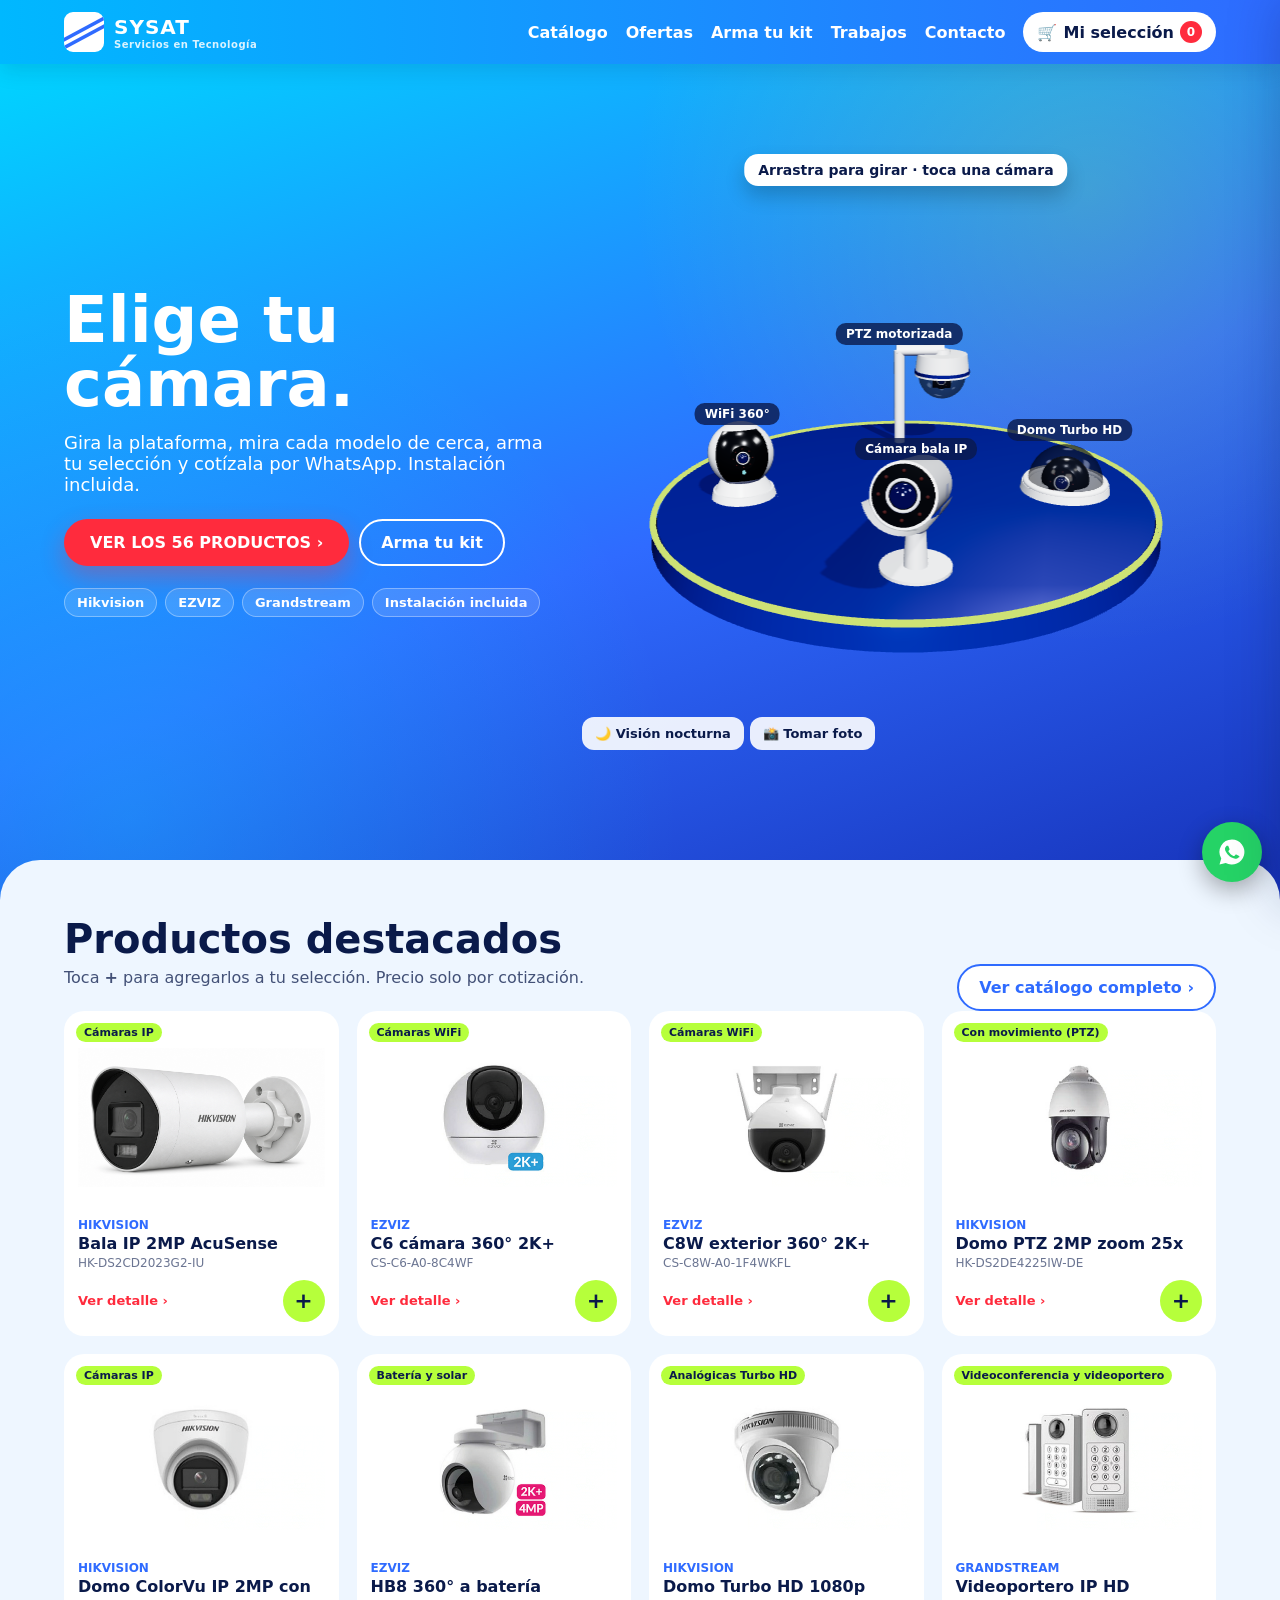
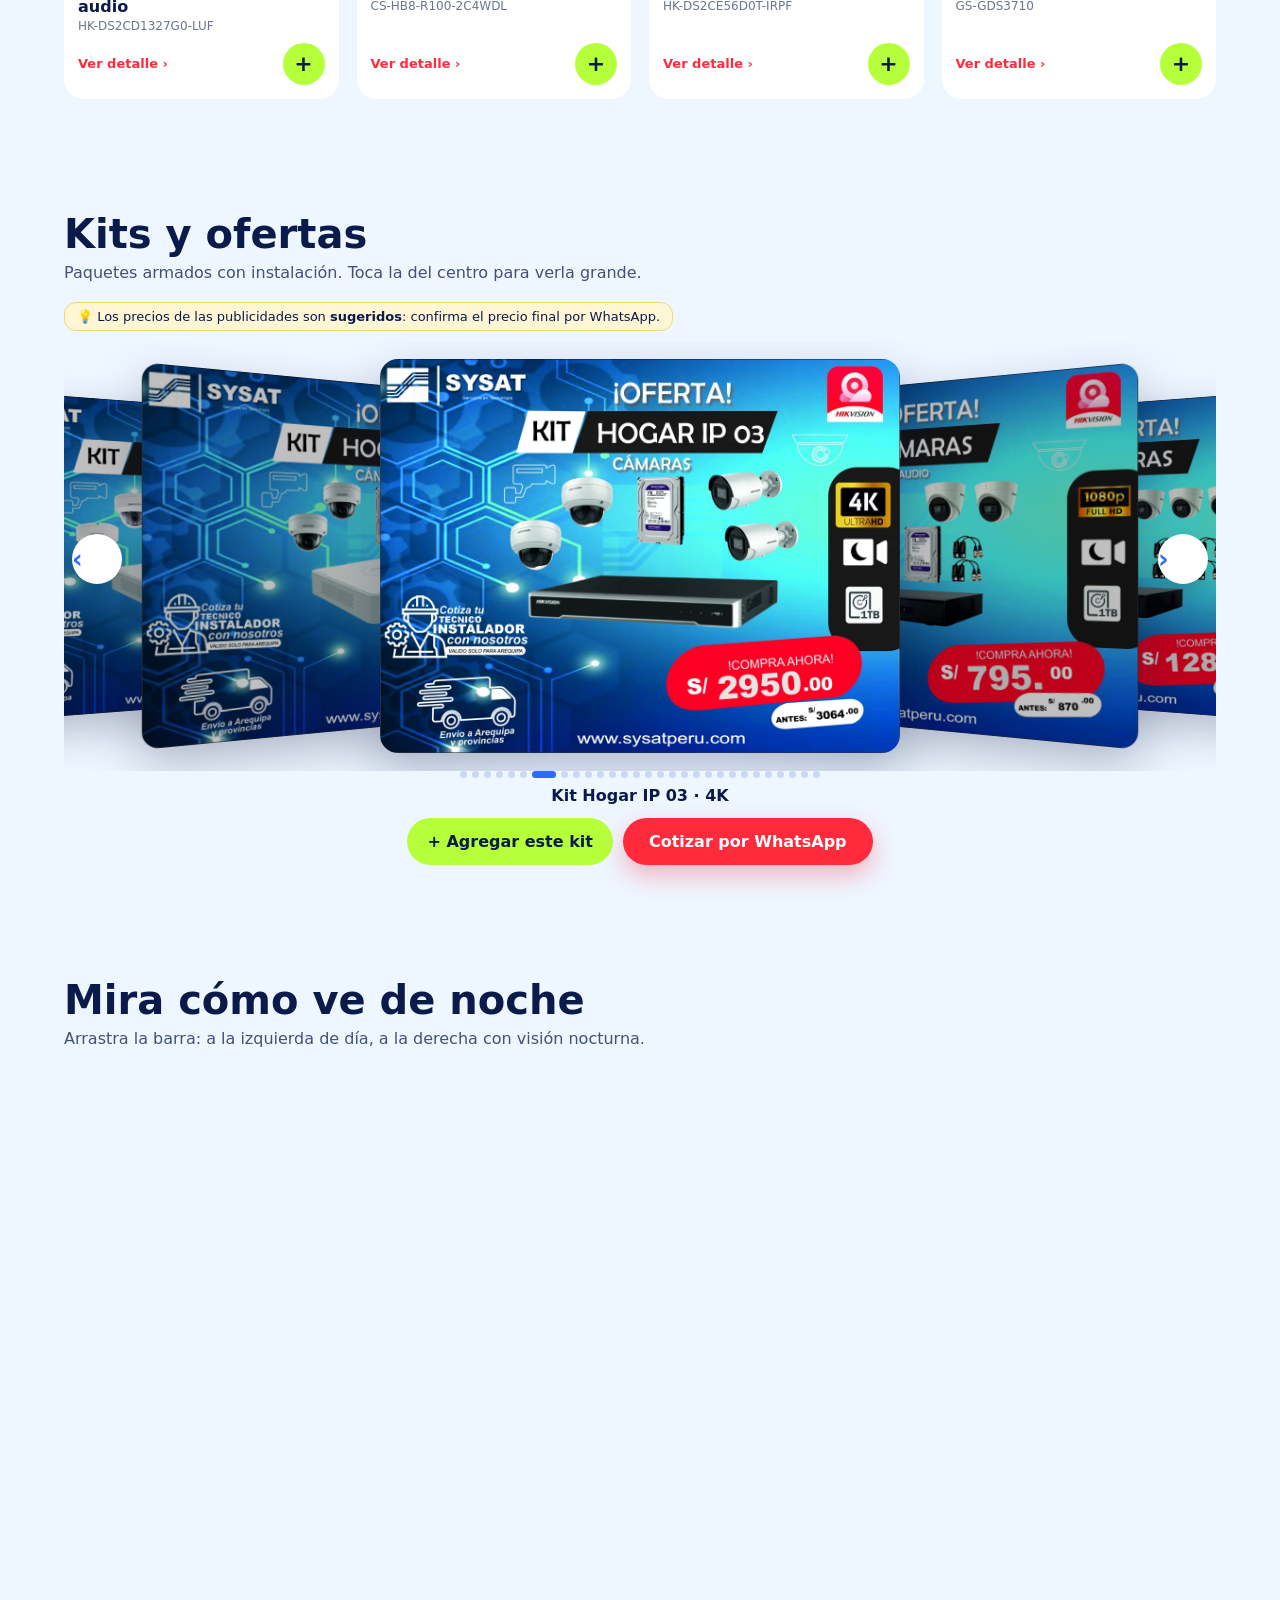
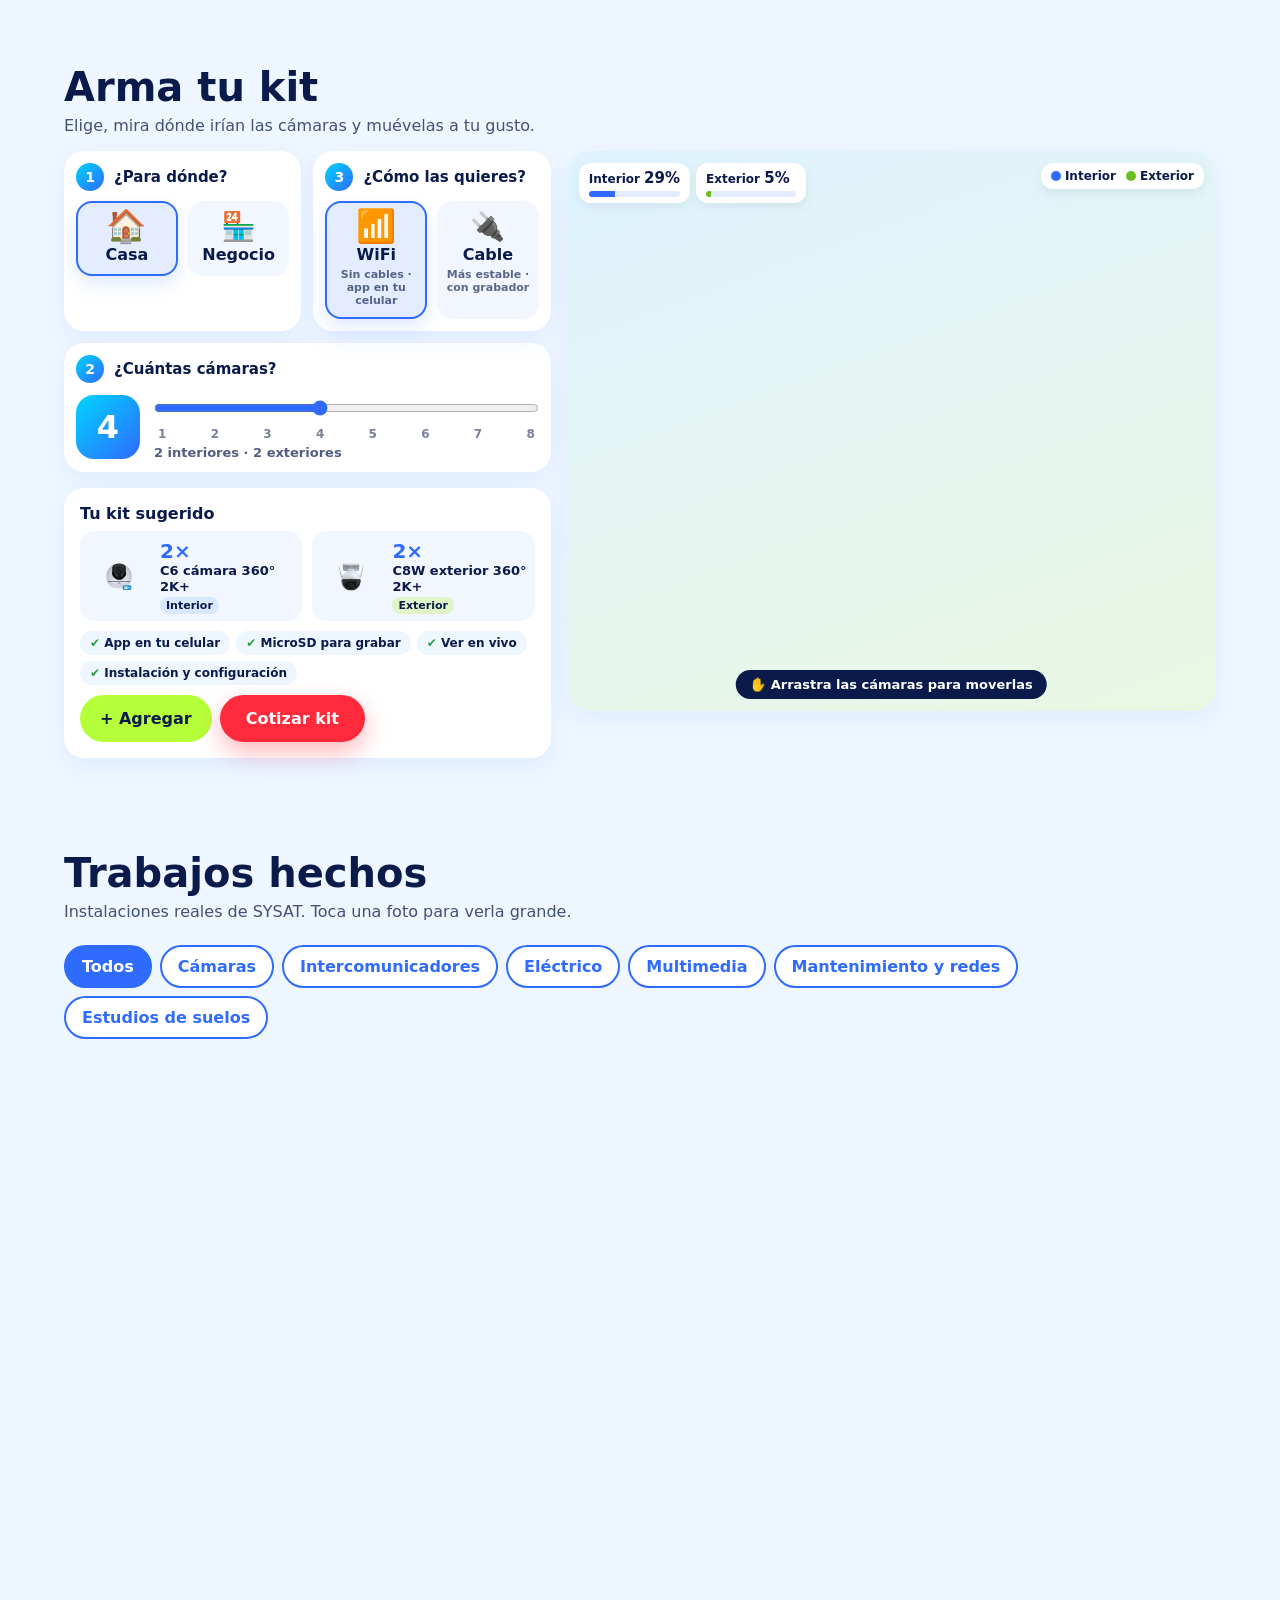
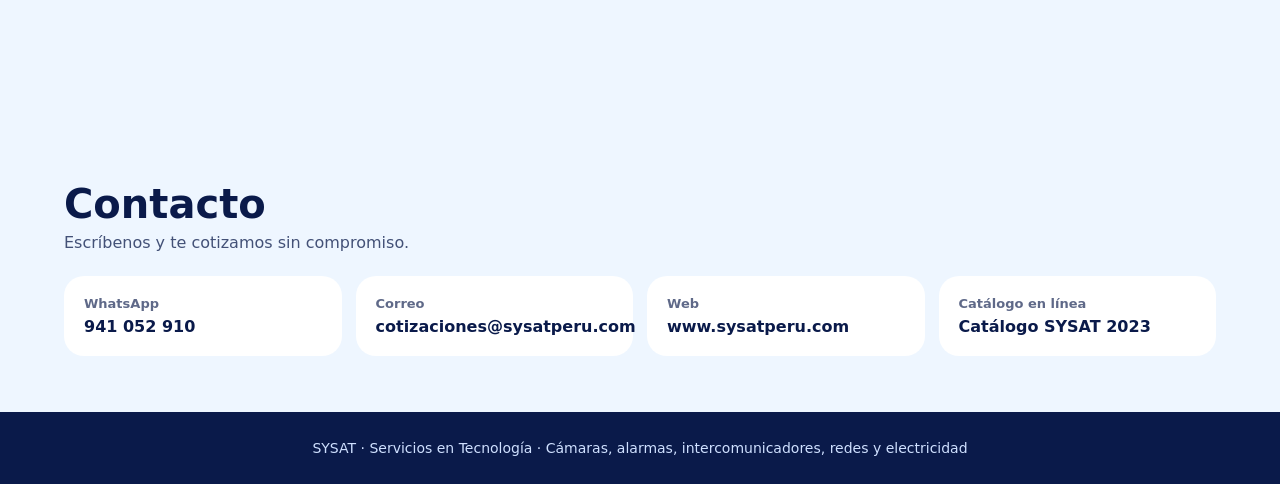
==== index.html @ 0b94a072 "Página SYSAT: plataforma 3D, kits y ofertas, arma tu kit, catálogo y carrito por WhatsApp" ====
<!DOCTYPE html>
<html lang="es">
<head>
<meta charset="UTF-8">
<meta name="viewport" content="width=device-width, initial-scale=1">
<title>SYSAT · Cámaras de seguridad e instalación</title>
<meta name="description" content="SYSAT Servicios en Tecnología: cámaras Hikvision, EZVIZ y Grandstream con instalación. Elige tus cámaras y cotiza por WhatsApp.">
<link rel="stylesheet" href="codigo/estilos.css">
</head>
<body>

<nav class="nav">
  <a class="marca" href="index.html"><span class="logo"></span><span>SYSAT<small>Servicios en Tecnología</small></span></a>
  <div class="enlaces">
    <a href="catalogo.html">Catálogo</a><a href="#ofertas">Ofertas</a><a href="#kit">Arma tu kit</a><a href="#trabajos">Trabajos</a><a href="#contacto">Contacto</a>
    <button class="btn-carrito" aria-label="Ver mi selección">🛒 <span class="txt">Mi selección</span> <span class="num">0</span></button>
  </div>
</nav>

<header class="hero">
  <div class="fila">
    <div>
      <h1 id="titulo">Elige tu cámara.</h1>
      <p class="lema">Gira la plataforma, mira cada modelo de cerca, arma tu selección y cotízala por WhatsApp. Instalación incluida.</p>
      <div class="acciones"><a class="cotizar" href="catalogo.html">VER LOS 56 PRODUCTOS ›</a><a class="btn-borde" href="#kit">Arma tu kit</a></div>
      <div class="chips"><span>Hikvision</span><span>EZVIZ</span><span>Grandstream</span><span>Instalación incluida</span></div>
    </div>
    <div class="lienzo" id="lienzo">
      <div class="globo" id="globo">Cargando cámaras 3D…</div>
      <div class="controles" id="controles3d"><button data-b="noche">🌙 Visión nocturna</button><button data-b="foto">📸 Tomar foto</button></div>
      <div class="ficha3d" id="ficha3d"></div>
    </div>
  </div>
</header>

<main class="cuerpo">
  <section class="seccion">
    <div class="cabeza-sec"><div><h2>Productos destacados</h2><p class="sub">Toca <b>+</b> para agregarlos a tu selección. Precio solo por cotización.</p></div>
    <a class="btn-borde" href="catalogo.html">Ver catálogo completo ›</a></div>
    <div class="rejilla" id="destacados"></div>
  </section>

  <section class="seccion" id="ofertas">
    <h2>Kits y ofertas</h2><p class="sub">Paquetes armados con instalación. Toca la del centro para verla grande.</p>
    <p class="nota-precio">💡 Los precios de las publicidades son <b>sugeridos</b>: confirma el precio final por WhatsApp.</p>
    <div class="cover" id="cover" tabindex="0" aria-label="Carrusel de ofertas"><button class="nav ant" id="ofAnt" aria-label="Anterior">‹</button><button class="nav sig" id="ofSig" aria-label="Siguiente">›</button></div>
    <div class="puntos" id="ofPuntos"></div>
    <p class="of-tit" id="ofTit"></p>
    <div class="bajo"><button class="btn-agregar" id="ofAgregar">+ Agregar este kit</button><button class="cotizar" id="ofWsp">Cotizar por WhatsApp</button></div>
  </section>

  <section class="seccion">
    <h2>Mira cómo ve de noche</h2><p class="sub">Arrastra la barra: a la izquierda de día, a la derecha con visión nocturna.</p>
    <div class="noche aparece" id="noche">
      <img src="imagenes/trabajos/camaras-05.jpg" alt="Instalación de cámara de día"><img class="ir" src="imagenes/trabajos/camaras-05.jpg" alt=""><div class="ir-ruido"></div>
      <span class="et" style="left:12px">☀ Día</span><span class="et" style="right:12px">🌙 Visión nocturna</span>
      <div class="linea"></div>
    </div>
  </section>

  <section class="seccion" id="kit">
    <h2>Arma tu kit</h2><p class="sub">Elige, mira dónde irían las cámaras y muévelas a tu gusto.</p>
    <div class="kit2">
      <div class="pasos">
        <div class="paso p1"><h4><span class="pnum">1</span>¿Para dónde?</h4>
          <div class="cards" data-g="lugar"><button class="card on" data-v="Casa"><span>🏠</span>Casa</button><button class="card" data-v="Negocio"><span>🏪</span>Negocio</button></div></div>
        <div class="paso p2"><h4><span class="pnum">2</span>¿Cuántas cámaras?</h4>
          <div class="desl"><output id="numV">4</output><div class="der"><input type="range" id="num" min="1" max="8" value="4" aria-label="Número de cámaras"><div class="reglas"><span>1</span><span>2</span><span>3</span><span>4</span><span>5</span><span>6</span><span>7</span><span>8</span></div><div class="txt" id="numTxt"></div></div></div></div>
        <div class="paso p3"><h4><span class="pnum">3</span>¿Cómo las quieres?</h4>
          <div class="cards" data-g="con"><button class="card on" data-v="WiFi"><span>📶</span>WiFi<small>Sin cables · app en tu celular</small></button><button class="card" data-v="Cable"><span>🔌</span>Cable<small>Más estable · con grabador</small></button></div></div>
      </div>
      <div class="escenario" id="kitEsc">
        <div class="capa" id="kitCapa"></div>
        <div class="cobertura"><div>Interior <b id="cobIn">0%</b><div class="barra"><i id="barIn"></i></div></div><div class="ex">Exterior <b id="cobEx">0%</b><div class="barra"><i id="barEx"></i></div></div></div>
        <div class="leyenda"><span><i style="background:#2f6bff"></i>Interior</span><span><i style="background:#6cbf1f"></i>Exterior</span></div>
        <div class="pista2" id="kitPista">✋ Arrastra las cámaras para moverlas</div>
      </div>
      <div class="resultado">
        <h4>Tu kit sugerido</h4>
        <div class="minis" id="kitMinis"></div>
        <ul class="incluye" id="kitIncluye"></ul>
        <div class="acciones-kit"><button class="btn-agregar" id="kitAgregar">+ Agregar</button><button class="cotizar" id="kitWsp">Cotizar kit</button></div>
      </div>
    </div>
  </section>

  <section class="seccion" id="trabajos">
    <h2>Trabajos hechos</h2><p class="sub">Instalaciones reales de SYSAT. Toca una foto para verla grande.</p>
    <div class="filtros" id="filtrosT"></div>
    <div class="trabajos" id="listaT"></div>
  </section>

  <section class="seccion" id="contacto">
    <h2>Contacto</h2><p class="sub">Escríbenos y te cotizamos sin compromiso.</p>
    <div class="contacto">
      <a id="enlaceWsp" href="#" target="_blank" rel="noopener"><span>WhatsApp</span><b id="numWsp"></b></a>
      <a href="mailto:cotizaciones@sysatperu.com"><span>Correo</span>cotizaciones@sysatperu.com</a>
      <a href="https://www.sysatperu.com" target="_blank" rel="noopener"><span>Web</span>www.sysatperu.com</a>
      <a href="https://online.flipbuilder.com/SYSAT/ymnz/" target="_blank" rel="noopener"><span>Catálogo en línea</span>Catálogo SYSAT 2023</a>
    </div>
  </section>
  <footer>SYSAT · Servicios en Tecnología · Cámaras, alarmas, intercomunicadores, redes y electricidad</footer>
</main>

<script src="codigo/datos.js"></script>
<script src="codigo/comun.js"></script>
<script src="codigo/inicio.js"></script>
<script src="codigo/ofertas.js"></script>
<script src="codigo/escenas3d.min.js"></script>
</body>
</html>
---- codigo/estilos.css ----
*{box-sizing:border-box;margin:0;padding:0}
:root{--cel:#00d4ff;--azul:#2f6bff;--marino:#0a1a4a;--rojo:#ff2b3d;--lima:#b6ff3b;--fondo:#eef6ff}
html{scroll-behavior:smooth}
body{font-family:"Segoe UI",system-ui,-apple-system,sans-serif;color:var(--marino);background:var(--fondo);overflow-x:hidden}
img{max-width:100%;display:block}
button{font:inherit;cursor:pointer;border:0;color:inherit}
a{color:inherit}

/* ---------- barra superior ---------- */
.nav{position:sticky;top:0;z-index:50;display:flex;justify-content:space-between;align-items:center;gap:12px;padding:12px 5vw;color:#fff;background:linear-gradient(90deg,#00b8ff,#2f6bff);box-shadow:0 6px 20px #0a1a4a22}
.nav .marca{display:flex;align-items:center;gap:10px;font-weight:900;letter-spacing:1px;font-size:20px;text-decoration:none}
.nav .marca small{display:block;font-size:10px;font-weight:600;letter-spacing:.5px;opacity:.85}
.logo{width:40px;height:40px;border-radius:9px;background:#fff;position:relative;overflow:hidden;flex:none}
.logo::before,.logo::after{content:"";position:absolute;left:-6px;right:-6px;height:4px;background:var(--azul);transform:skewY(-28deg)}
.logo::before{top:15px}.logo::after{top:23px}
.nav .enlaces{display:flex;align-items:center;gap:18px}
.nav .enlaces a{text-decoration:none;font-weight:600}
.nav .enlaces a:hover{text-decoration:underline}
.btn-carrito{position:relative;display:flex;align-items:center;gap:6px;background:#fff;color:var(--marino);padding:9px 14px;border-radius:30px;font-weight:800}
.btn-carrito .num{min-width:22px;height:22px;border-radius:11px;background:var(--rojo);color:#fff;display:grid;place-items:center;font-size:12px;padding:0 6px}
.btn-carrito.salta{animation:salta .5s}
@keyframes salta{30%{transform:scale(1.2)}60%{transform:scale(.95)}}

.cotizar{background:var(--rojo);color:#fff;padding:14px 26px;border-radius:40px;font-weight:800;box-shadow:0 10px 24px #ff2b3d55;display:inline-block;text-decoration:none;transition:transform .15s}
.cotizar:hover{transform:translateY(-2px)}
.btn-borde{padding:12px 20px;border-radius:40px;border:2px solid var(--azul);color:var(--azul);font-weight:800;background:#fff;text-decoration:none;display:inline-block}
.btn-agregar{background:var(--lima);color:var(--marino);padding:12px 20px;border-radius:40px;font-weight:800}
.btn-agregar.hecho{background:#25d366;color:#fff}

/* ---------- inicio: banner ---------- */
.hero{position:relative;color:#fff;overflow:hidden;background:linear-gradient(160deg,#00d4ff 0%,#2f6bff 55%,#1631b8 100%)}
.hero::before{content:"";position:absolute;inset:0;background:radial-gradient(circle at 85% 15%,#b6ff3b33,transparent 35%),radial-gradient(circle at 10% 90%,#00e5ff44,transparent 40%);pointer-events:none}
.hero .fila{position:relative;display:grid;grid-template-columns:.85fr 1.15fr;align-items:center;gap:10px;padding:20px 3vw 80px 5vw;min-height:calc(100vh - 64px)}
.hero h1{font-size:clamp(36px,5vw,72px);line-height:1;font-weight:900}
.hero h1 span{display:inline-block;opacity:0;transform:translateY(60px) rotateX(-90deg);animation:sube .8s forwards}
@keyframes sube{to{opacity:1;transform:none}}
.hero .lema{margin:16px 0 24px;font-size:18px;max-width:500px;opacity:0;animation:aparecer 1s 1s forwards}
.hero .acciones{display:flex;gap:10px;flex-wrap:wrap;opacity:0;animation:aparecer 1s 1.2s forwards}
.hero .acciones .btn-borde{background:transparent;color:#fff;border-color:#fff}
.chips{display:flex;gap:8px;flex-wrap:wrap;margin-top:22px;opacity:0;animation:aparecer 1s 1.5s forwards}
.chips span{padding:6px 12px;border-radius:20px;background:#ffffff22;border:1px solid #ffffff55;font-size:13px;font-weight:600}
@keyframes aparecer{to{opacity:1}}

.lienzo{position:relative;height:min(620px,76vh);border-radius:28px;overflow:hidden;touch-action:pan-y}
.lienzo canvas{display:block;width:100%;height:100%}
.lienzo.noche{background:#021407}
.lienzo.noche canvas{filter:grayscale(1) sepia(1) hue-rotate(55deg) saturate(2.4) brightness(.9) contrast(1.2)}
.lienzo .aviso3d{position:absolute;inset:0;display:grid;place-items:center;text-align:center;padding:20px;font-weight:700}
.globo{position:absolute;left:50%;top:12px;transform:translateX(-50%);max-width:94%;overflow:hidden;text-overflow:ellipsis;background:#fff;color:var(--marino);padding:8px 14px;border-radius:14px;font-weight:800;font-size:14px;box-shadow:0 10px 20px #0003;white-space:nowrap;z-index:3}
.etq{position:absolute;z-index:2;transform:translate(-50%,0);background:#0a1a4acc;color:#fff;padding:4px 10px;border-radius:10px;font-size:12px;font-weight:800;pointer-events:none;white-space:nowrap}
.etq.sel{background:var(--lima);color:var(--marino)}
.controles{position:absolute;left:12px;bottom:12px;z-index:3;display:flex;gap:6px;flex-wrap:wrap}
.controles button{padding:9px 13px;border-radius:12px;background:#ffffffe6;color:var(--marino);font-weight:800;font-size:13px}
.controles button.on{background:var(--lima)}
.ficha3d{position:absolute;right:12px;top:56px;z-index:4;width:250px;background:#fff;color:var(--marino);border-radius:18px;padding:14px;box-shadow:0 20px 40px #0004;transform:translateX(130%);transition:transform .45s cubic-bezier(.2,.8,.2,1)}
.ficha3d.ver{transform:none}
.ficha3d img{aspect-ratio:4/3;object-fit:contain;margin-bottom:6px}
.ficha3d h3{font-size:16px;margin:2px 0}
.ficha3d .m{color:var(--azul);font-weight:800;font-size:12px;text-transform:uppercase}
.ficha3d ul{margin:6px 0 10px 16px;font-size:13px;line-height:1.5}
.ficha3d .botones{display:flex;gap:6px;flex-wrap:wrap}
.ficha3d .botones>*{padding:9px 12px;font-size:13px}
.ficha3d .x{position:absolute;right:8px;top:8px;width:28px;height:28px;border-radius:50%;background:#eef3ff}

/* ---------- secciones ---------- */
.cuerpo{background:var(--fondo);border-radius:40px 40px 0 0;margin-top:-40px;position:relative;z-index:4}
.seccion{padding:56px 5vw}
.seccion h2{font-size:clamp(26px,3.2vw,40px)}
.sub{opacity:.75;margin:6px 0 24px}
.cabeza-sec{display:flex;justify-content:space-between;align-items:flex-end;gap:16px;flex-wrap:wrap}
.aparece{opacity:0;transform:translateY(40px);transition:opacity .7s,transform .7s}
.aparece.visto{opacity:1;transform:none}

/* tarjetas de producto */
.rejilla{display:grid;grid-template-columns:repeat(auto-fill,minmax(220px,1fr));gap:18px}
.prod{background:#fff;border-radius:20px;padding:14px;position:relative;transition:transform .15s,box-shadow .3s;overflow:hidden;display:flex;flex-direction:column}
.prod:hover{box-shadow:0 24px 40px #2f6bff33}
.prod .foto{cursor:zoom-in}
.prod img{aspect-ratio:4/3;object-fit:contain;mix-blend-mode:multiply}
.prod .brillo{position:absolute;inset:0;pointer-events:none;background:radial-gradient(240px circle at var(--gx,50%) var(--gy,50%),#ffffff99,transparent 60%);opacity:0;transition:opacity .3s;mix-blend-mode:soft-light}
.prod:hover .brillo{opacity:1}
.prod .m{font-size:12px;font-weight:800;color:var(--azul);text-transform:uppercase;margin-top:8px}
.prod h3{font-size:16px;margin:2px 0 2px;line-height:1.25}
.prod .mod{font-size:12px;opacity:.6;margin-bottom:10px;word-break:break-word}
.prod .tipo{position:absolute;top:12px;left:12px;background:var(--lima);font-size:11px;font-weight:800;padding:3px 8px;border-radius:10px;z-index:1}
.prod .pie{margin-top:auto;display:flex;gap:6px;align-items:center;justify-content:space-between}
.prod .ver{font-size:13px;font-weight:700;color:var(--rojo);background:none;padding:6px 0}
.prod .mas{width:42px;height:42px;border-radius:50%;background:var(--lima);font-size:22px;font-weight:900;display:grid;place-items:center;transition:transform .2s}
.prod .mas:hover{transform:scale(1.1)}
.prod .mas.hecho{background:#25d366;color:#fff}

/* catálogo: buscador y filtros */
.buscar{display:flex;gap:10px;flex-wrap:wrap;margin-bottom:14px;align-items:center}
.buscar input,.buscar select{padding:14px 18px;border-radius:14px;border:2px solid #cfe0ff;font:inherit;font-size:16px;background:#fff;color:var(--marino)}
.buscar input{flex:1;min-width:240px}
.buscar input:focus,.buscar select:focus{outline:none;border-color:var(--azul)}
.filtros{display:flex;gap:8px;flex-wrap:wrap;margin-bottom:22px}
.filtros button{padding:10px 16px;border-radius:30px;background:#fff;border:2px solid var(--azul);color:var(--azul);font-weight:700}
.filtros button.on{background:var(--azul);color:#fff}
.conteo{font-weight:700;margin-bottom:14px;opacity:.7}
.vacio{padding:40px;text-align:center;background:#fff;border-radius:20px;font-weight:700}

/* visión nocturna */
.noche{position:relative;border-radius:24px;overflow:hidden;max-width:1000px;aspect-ratio:16/8;user-select:none;touch-action:none;cursor:ew-resize}
.noche img{position:absolute;inset:0;width:100%;height:100%;object-fit:cover;pointer-events:none}
.noche .ir{filter:grayscale(1) brightness(.85) contrast(1.6) sepia(1) hue-rotate(50deg) saturate(2.2);clip-path:inset(0 0 0 var(--corte,50%))}
.ir-ruido{position:absolute;inset:0;clip-path:inset(0 0 0 var(--corte,50%));background:repeating-linear-gradient(#0000 0 2px,#0003 2px 3px),radial-gradient(circle,transparent 50%,#000a);pointer-events:none}
.noche .linea{position:absolute;top:0;bottom:0;left:var(--corte,50%);width:4px;background:var(--lima);transform:translateX(-2px)}
.noche .linea::after{content:"⇆";position:absolute;top:50%;left:50%;transform:translate(-50%,-50%);width:46px;height:46px;border-radius:50%;background:var(--lima);display:grid;place-items:center;font-weight:900}
.noche .et{position:absolute;top:12px;padding:6px 12px;border-radius:12px;background:#0008;color:#fff;font-weight:700;font-size:13px}

/* kits y ofertas */
.nota-precio{display:inline-block;background:#fff6d6;border:1px solid #f5d76e;border-radius:12px;padding:6px 12px;font-size:13px;margin:-4px 0 10px}
.cover{position:relative;height:clamp(270px,calc(100vh - 410px),430px);perspective:1200px;overflow:hidden;touch-action:pan-y;user-select:none;-webkit-user-select:none;outline:none}
.cover .it{position:absolute;left:50%;top:12px;bottom:12px;display:flex;justify-content:center;align-items:center;width:min(520px,78vw);transition:transform .6s cubic-bezier(.2,.8,.2,1),opacity .6s,filter .6s;cursor:pointer}
.cover .it img{max-width:100%;max-height:100%;width:auto;height:auto;border-radius:18px;box-shadow:0 20px 50px #0a1a4a40;display:block}
.cover .nav{position:absolute;top:45%;width:50px;height:50px;padding:0;display:grid;place-items:center;border-radius:50%;background:#fff;box-shadow:0 6px 18px #0002;font-size:26px;font-weight:900;color:var(--azul);z-index:30}
.cover .ant{left:8px}.cover .sig{right:8px}
.puntos{display:flex;gap:5px;justify-content:center;flex-wrap:wrap}
.puntos i{width:7px;height:7px;border-radius:4px;background:#c9d8f5;transition:width .3s,background .3s}
.puntos i.on{width:24px;background:var(--azul)}
.of-tit{text-align:center;font-weight:800;margin:8px 0 0;min-height:1.4em}
#ofertas .bajo{display:flex;gap:10px;justify-content:center;margin-top:10px;flex-wrap:wrap}
.grande{position:fixed;inset:0;z-index:95;background:#060f2ee6;display:none;place-items:center;padding:16px}
.grande.ver{display:grid}
.grande .caja{background:#fff;border-radius:22px;max-width:900px;width:100%;overflow:hidden;animation:entraG .3s}
@keyframes entraG{from{transform:scale(.94);opacity:0}}
.grande img{width:100%;max-height:68vh;object-fit:contain;background:#eef4ff;display:block}
.grande .pie{padding:14px;display:flex;gap:10px;align-items:center;flex-wrap:wrap}
.grande .pie small{width:100%;color:#8a6a00;font-weight:700}
.grande .pie b{flex:1;min-width:180px;font-size:17px}
.grande .x{position:absolute;right:18px;top:18px;width:44px;height:44px;padding:0;border-radius:50%;background:#fff;font-size:22px}
@media(max-width:600px){
 #ofertas .sub{font-size:13px;margin-bottom:6px}
 .nota-precio{font-size:12px;padding:5px 10px}
 .cover{height:min(300px,70vw)}
 .cover .it{width:82vw;top:6px;bottom:6px}
 .cover .nav{width:40px;height:40px;font-size:22px}
 .puntos{gap:3px;flex-wrap:nowrap}
 .puntos i{width:5px;height:5px}
 .puntos i.on{width:14px}
 #ofertas .bajo{flex-wrap:nowrap}
 #ofertas .bajo>*{flex:1;padding:12px 8px;font-size:14px;text-align:center}
 .grande .pie>button{flex:1}
}

/* arma tu kit */
.kit2{display:grid;gap:16px;grid-template-columns:minmax(300px,.85fr) 1.3fr;grid-template-areas:"pasos esc" "res esc";align-items:start}
.kit2 .pasos{grid-area:pasos;display:flex;flex-direction:column;gap:12px}
.kit2 .escenario{grid-area:esc}
.kit2 .resultado{grid-area:res}
.paso{background:#fff;border-radius:20px;padding:16px;box-shadow:0 8px 24px #2f6bff12}
.paso h4{display:flex;align-items:center;gap:10px;font-size:16px;margin-bottom:12px}
.pnum{width:28px;height:28px;border-radius:50%;background:linear-gradient(135deg,var(--cel),var(--azul));color:#fff;display:grid;place-items:center;font-weight:900;font-size:14px;flex:none}
.cards{display:grid;grid-template-columns:1fr 1fr;gap:10px}
.card{display:flex;flex-direction:column;align-items:center;gap:4px;padding:14px 8px;border-radius:16px;background:#f2f7ff;border:2px solid transparent;font-weight:800;transition:transform .15s,border-color .2s,background .2s}
.card span{font-size:34px;line-height:1;transition:transform .3s}
.card small{font-weight:600;font-size:12px;opacity:.65;text-align:center}
.card:hover{transform:translateY(-2px)}
.card.on{border-color:var(--azul);background:#e3edff;box-shadow:0 8px 18px #2f6bff26}
.card.on span{transform:scale(1.15)}
.desl{display:flex;align-items:center;gap:14px}
.desl output{width:64px;height:64px;border-radius:18px;background:linear-gradient(135deg,var(--cel),var(--azul));color:#fff;font-size:32px;font-weight:900;display:grid;place-items:center;flex:none}
.desl .der{flex:1;min-width:0}
.desl input{width:100%;accent-color:var(--azul);height:30px;cursor:pointer}
.desl .reglas{display:flex;justify-content:space-between;font-size:12px;font-weight:700;opacity:.55;padding:0 4px}
.desl .txt{font-size:13px;font-weight:600;opacity:.7;margin-top:4px}
.escenario{user-select:none;-webkit-user-select:none;position:relative;background:linear-gradient(160deg,#dff3ff,#eaf7e3);border-radius:24px;overflow:hidden;height:540px;box-shadow:0 8px 24px #2f6bff12}
.escenario canvas{position:absolute;inset:0;display:block;width:100%;height:100%;touch-action:pan-y;user-select:none;-webkit-user-select:none}
.escenario .aviso3d{position:absolute;inset:0;display:grid;place-items:center;text-align:center;padding:20px;font-weight:700}
.capa{position:absolute;inset:0;pointer-events:none;overflow:hidden}
.capa .et{position:absolute;transform:translate(-50%,-50%);font-weight:800;font-size:12px;background:#ffffffd9;padding:3px 8px;border-radius:10px;white-space:nowrap}
.capa .nc{position:absolute;transform:translate(-50%,-150%);width:22px;height:22px;border-radius:50%;background:var(--marino);color:#fff;font-weight:900;font-size:11px;display:grid;place-items:center}
.cobertura{position:absolute;left:12px;top:12px;display:flex;gap:6px;pointer-events:none}
.cobertura>div{background:#fff;border-radius:12px;padding:6px 10px;font-size:12px;font-weight:700;box-shadow:0 4px 12px #0001;min-width:110px}
.cobertura b{font-size:15px}
.barra{height:6px;border-radius:3px;background:#e3edff;margin-top:4px;overflow:hidden}
.barra i{display:block;width:0;height:100%;background:var(--azul);transition:width .4s}
.cobertura .ex .barra i{background:#6cbf1f}
.leyenda{position:absolute;right:12px;top:12px;background:#fff;border-radius:12px;padding:6px 10px;font-size:12px;font-weight:700;display:flex;gap:10px;box-shadow:0 4px 12px #0001;pointer-events:none}
.leyenda i{display:inline-block;width:10px;height:10px;border-radius:50%;margin-right:4px;vertical-align:-1px}
.pista2{position:absolute;left:50%;bottom:12px;transform:translateX(-50%);background:var(--marino);color:#fff;padding:7px 14px;border-radius:20px;font-size:13px;font-weight:700;white-space:nowrap;transition:opacity .4s;pointer-events:none}
.resultado{background:#fff;border-radius:20px;padding:16px;box-shadow:0 8px 24px #2f6bff12}
.resultado h4{font-size:16px;margin-bottom:10px}
.minis{display:grid;grid-template-columns:1fr 1fr;gap:10px}
.mini{display:flex;gap:10px;align-items:center;background:#f2f7ff;border-radius:14px;padding:8px;animation:entra .4s;min-width:0}
@keyframes entra{from{transform:scale(.9);opacity:0}}
.mini img{width:62px;height:52px;object-fit:contain;mix-blend-mode:multiply;flex:none}
.mini b{display:block;font-size:13px;line-height:1.2}
.mini .x{font-size:20px;font-weight:900;color:var(--azul)}
.mini small{font-size:11px;font-weight:700;padding:2px 6px;border-radius:8px;background:#d8e8ff}
.mini.ex small{background:#dff5c8}
.incluye{list-style:none;display:flex;flex-wrap:wrap;gap:6px;margin:12px 0}
.incluye li{font-size:12px;font-weight:700;background:#eef6ff;padding:5px 10px;border-radius:12px}
.incluye li::before{content:"✔ ";color:#25a244}
.acciones-kit{display:flex;gap:8px;flex-wrap:wrap}
/* pantallas grandes: pasos 1 y 3 lado a lado, el plano toma el alto de la columna */
@media(min-width:601px){
 #kit{padding-top:36px;padding-bottom:36px}
 #kit .sub{margin-bottom:16px}
 .kit2{align-items:stretch;grid-template-columns:minmax(380px,.9fr) 1.2fr}
 .kit2 .pasos{display:grid;grid-template-columns:1fr 1fr;grid-template-areas:"p1 p3" "p2 p2";gap:12px}
 .kit2 .p1{grid-area:p1}.kit2 .p2{grid-area:p2}.kit2 .p3{grid-area:p3}
 .paso{padding:12px}
 .paso h4{font-size:15px;margin-bottom:10px}
 .card{padding:10px 6px}
 .card span{font-size:28px}
 .card small{font-size:11px}
 .escenario{height:auto;min-height:420px;max-height:560px}
 .resultado h4{margin-bottom:8px}
 .incluye{margin:10px 0}
}

/* trabajos */
.trabajos{display:grid;grid-template-columns:repeat(auto-fill,minmax(230px,1fr));gap:14px}
.trabajos figure{border-radius:16px;overflow:hidden;position:relative;cursor:zoom-in;background:#dfe9fb}
.trabajos img{aspect-ratio:4/3;object-fit:cover;width:100%;transition:transform .5s}
.trabajos figure:hover img{transform:scale(1.08)}
.trabajos figcaption{position:absolute;left:0;right:0;bottom:0;padding:10px;color:#fff;font-weight:700;background:linear-gradient(transparent,#000b)}

/* contacto */
.contacto{display:grid;grid-template-columns:repeat(auto-fit,minmax(220px,1fr));gap:14px}
.contacto a{background:#fff;border-radius:20px;padding:20px;text-decoration:none;font-weight:700;display:flex;flex-direction:column;gap:6px;transition:transform .2s}
.contacto a:hover{transform:translateY(-4px)}
.contacto a span{font-size:13px;opacity:.65;font-weight:600}
footer{padding:28px 5vw;background:var(--marino);color:#cfe0ff;text-align:center;font-size:14px}

/* ---------- ventanas ---------- */
.velo{position:fixed;inset:0;background:#0a1a4acc;z-index:85;display:none;align-items:center;justify-content:center;padding:16px;backdrop-filter:blur(4px)}
.velo.abierto{display:flex}
.detalle{background:#fff;color:var(--marino);border-radius:24px;max-width:960px;width:100%;max-height:92vh;overflow:auto;display:grid;grid-template-columns:1.1fr 1fr;gap:22px;padding:22px;position:relative;animation:abre .5s cubic-bezier(.2,.8,.2,1)}
@keyframes abre{from{transform:perspective(900px) rotateY(60deg);opacity:0}}
.cerrar{position:absolute;top:10px;right:12px;width:40px;height:40px;border-radius:50%;background:#eef3ff;font-size:20px;z-index:2}
.zoom{overflow:hidden;border-radius:16px;background:#f3f7ff;cursor:zoom-in;align-self:start}
.zoom img{transition:transform .2s;mix-blend-mode:multiply;width:100%}
.detalle .m{color:var(--azul);font-weight:800;margin-top:10px}
.detalle .mod{opacity:.65;font-size:14px;margin:2px 0 4px}
.detalle ul{margin:12px 0 18px 18px;line-height:1.8}
.detalle .botones{display:flex;gap:10px;flex-wrap:wrap}
.chip{display:inline-block;padding:4px 10px;border-radius:12px;background:var(--lima);font-weight:800;font-size:12px}
.flechas{display:flex;gap:8px;margin-top:16px}
.flechas button{padding:8px 14px;border-radius:12px;background:#eef3ff;font-weight:800}
.foto-grande{max-width:min(1100px,94vw);max-height:88vh;border-radius:16px}

/* ---------- carrito ---------- */
.panel{position:fixed;top:0;right:0;bottom:0;width:min(420px,100vw);background:#fff;z-index:90;box-shadow:-20px 0 50px #0a1a4a44;transform:translateX(105%);transition:transform .4s cubic-bezier(.2,.8,.2,1);display:flex;flex-direction:column}
.panel.abierto{transform:none}
.panel .cab{display:flex;justify-content:space-between;align-items:center;padding:18px 20px;background:linear-gradient(90deg,#00b8ff,#2f6bff);color:#fff}
.panel .cab h3{font-size:20px}
.panel .cab button{width:38px;height:38px;border-radius:50%;background:#ffffff33;color:#fff;font-size:18px}
.panel .lista{flex:1;overflow:auto;padding:14px 16px;display:flex;flex-direction:column;gap:10px}
.item{display:grid;grid-template-columns:64px 1fr auto;gap:10px;align-items:center;background:var(--fondo);border-radius:14px;padding:8px}
.item img{width:64px;height:52px;object-fit:contain;mix-blend-mode:multiply}
.item b{font-size:14px;display:block;line-height:1.2}
.item small{opacity:.65;font-size:12px}
.cant{display:flex;align-items:center;gap:4px}
.cant button{width:30px;height:30px;border-radius:50%;background:#fff;font-weight:900;font-size:16px}
.cant span{min-width:22px;text-align:center;font-weight:800}
.item .quitar{grid-column:2/4;justify-self:start;font-size:12px;color:var(--rojo);background:none;font-weight:700;padding:0}
.panel .pie{padding:16px;border-top:1px solid #e3edff;display:flex;flex-direction:column;gap:10px}
.panel .pie input{padding:12px 14px;border-radius:12px;border:2px solid #cfe0ff;font:inherit}
.panel .pie input:focus{outline:none;border-color:var(--azul)}
.panel .total{font-weight:800}
.btn-wsp{background:#25d366;color:#fff;padding:14px;border-radius:40px;font-weight:800;font-size:16px;display:flex;align-items:center;justify-content:center;gap:8px}
.btn-wsp:disabled{opacity:.5;cursor:not-allowed}
.panel .vaciar{background:none;color:var(--rojo);font-weight:700;font-size:13px}
.carrito-vacio{text-align:center;padding:40px 10px;opacity:.7;font-weight:600}
.carrito-vacio b{display:block;font-size:40px;margin-bottom:8px}
.sombra{position:fixed;inset:0;background:#0a1a4a66;z-index:89;opacity:0;pointer-events:none;transition:opacity .3s}
.sombra.ver{opacity:1;pointer-events:auto}
.aviso{position:fixed;left:50%;top:78px;transform:translate(-50%,-20px);background:var(--marino);color:#fff;padding:12px 18px;border-radius:14px;font-weight:700;z-index:95;opacity:0;transition:.3s;pointer-events:none;max-width:90vw;text-align:center}
.aviso.ver{opacity:1;transform:translate(-50%,0)}

.flotantes{position:fixed;right:18px;bottom:18px;z-index:70;display:flex;flex-direction:column;gap:10px;align-items:flex-end}
.wsp{width:60px;height:60px;border-radius:50%;background:#25d366;display:grid;place-items:center;box-shadow:0 8px 24px #0005;animation:latido 2.4s infinite}
@keyframes latido{50%{transform:scale(1.08)}}

/* ---------- celular ---------- */
@media(max-width:900px){
 .nav .enlaces a{display:none}
 .hero .fila{grid-template-columns:1fr;padding:18px 4vw 70px;min-height:0}
 .lienzo{height:440px}
 .detalle{grid-template-columns:1fr;padding:16px}
 .hero .lema{margin:10px 0 16px;font-size:16px}
 .chips{display:none}
 .lienzo{height:440px;margin-top:6px}
 .controles{left:8px;right:8px;bottom:10px;justify-content:center}
 .ficha3d{left:8px;right:8px;top:auto;bottom:64px;width:auto;display:grid;grid-template-columns:90px 1fr;gap:4px 10px;align-items:center;transform:translateY(130%)}
 .ficha3d img{grid-row:span 3;margin:0}
 .ficha3d ul{display:none}
 .ficha3d .botones{grid-column:2}
 .filtros{flex-wrap:nowrap;overflow-x:auto;padding-bottom:6px;margin-left:-4vw;margin-right:-4vw;padding-left:4vw;padding-right:4vw;scrollbar-width:none}
 .filtros::-webkit-scrollbar{display:none}
 .filtros button{flex:none}
 .trabajos{grid-template-columns:1fr 1fr;gap:8px}
 .trabajos figcaption{font-size:12px;padding:6px 8px}
}
/* celular: «Arma tu kit» entra en una sola pantalla */
@media(max-width:600px){
 .kit-visible .flotantes{opacity:0;pointer-events:none}
 .flotantes{transition:opacity .3s}
 #kit{padding:14px 3vw 18px}
 #kit h2{font-size:24px}
 #kit .sub{margin:2px 0 10px;font-size:13px}
 .kit2{gap:8px;grid-template-columns:1fr 1fr;grid-template-areas:"p1 p3" "p2 p2" "esc esc" "res res"}
 .kit2 .pasos{display:contents}
 .kit2 .p1{grid-area:p1}.kit2 .p2{grid-area:p2}.kit2 .p3{grid-area:p3}
 .paso{padding:6px;border-radius:14px}
 .paso h4{display:none}
 .cards{gap:6px}
 .card{padding:6px 4px;border-radius:12px;font-size:12px;gap:2px}
 .card span{font-size:20px}
 .card small{display:none}
 .p2{padding:6px 10px}
 .desl{gap:10px}
 .desl output{width:38px;height:38px;border-radius:11px;font-size:20px}
 .desl .reglas{display:none}
 .desl input{height:24px}
 .desl .txt{margin:0;font-size:12px}
 .escenario{height:min(300px,40vh);border-radius:18px}
 .cobertura{left:6px;top:6px;gap:4px}
 .cobertura>div{min-width:0;padding:3px 7px;font-size:10px;border-radius:9px}
 .cobertura b{font-size:12px}
 .barra{height:4px;margin-top:2px}
 .leyenda{display:none}
 .pista2{font-size:11px;padding:5px 10px;bottom:6px}
 .capa .et{font-size:10px;padding:2px 6px}
 .capa .nc{width:18px;height:18px;font-size:10px}
 .resultado{padding:8px;border-radius:14px}
 .resultado h4,.incluye{display:none}
 .minis{grid-template-columns:1fr 1fr;gap:6px}
 .mini{padding:5px;gap:6px;border-radius:10px}
 .mini img{width:40px;height:36px}
 .mini b{font-size:11px;display:-webkit-box;-webkit-line-clamp:2;-webkit-box-orient:vertical;overflow:hidden}
 .mini .x{font-size:14px}
 .mini small{font-size:9px;padding:1px 5px}
 .acciones-kit{margin-top:6px;flex-wrap:nowrap}
 .acciones-kit>*{flex:1;padding:11px 8px;font-size:14px;text-align:center}
}
@media(max-width:600px) and (max-height:700px){
 #ofertas .sub{display:none}
 .cover{height:min(270px,66vw)}
 #kit .sub{display:none}
 #kit h2{font-size:22px;margin-bottom:8px}
 .escenario{height:34vh}
}
@media(max-width:480px){
 .rejilla{grid-template-columns:1fr 1fr;gap:10px}
 .prod{padding:10px;border-radius:16px}
 .prod h3{font-size:14px}
 .prod .mod{display:none}
 .prod .mas{width:38px;height:38px}
 .seccion{padding:40px 4vw}
 .btn-carrito .txt{display:none}
}
@media(prefers-reduced-motion:reduce){*{animation:none!important;transition:none!important}.hero h1 span,.hero .lema,.hero .acciones,.chips,.aparece{opacity:1;transform:none}}
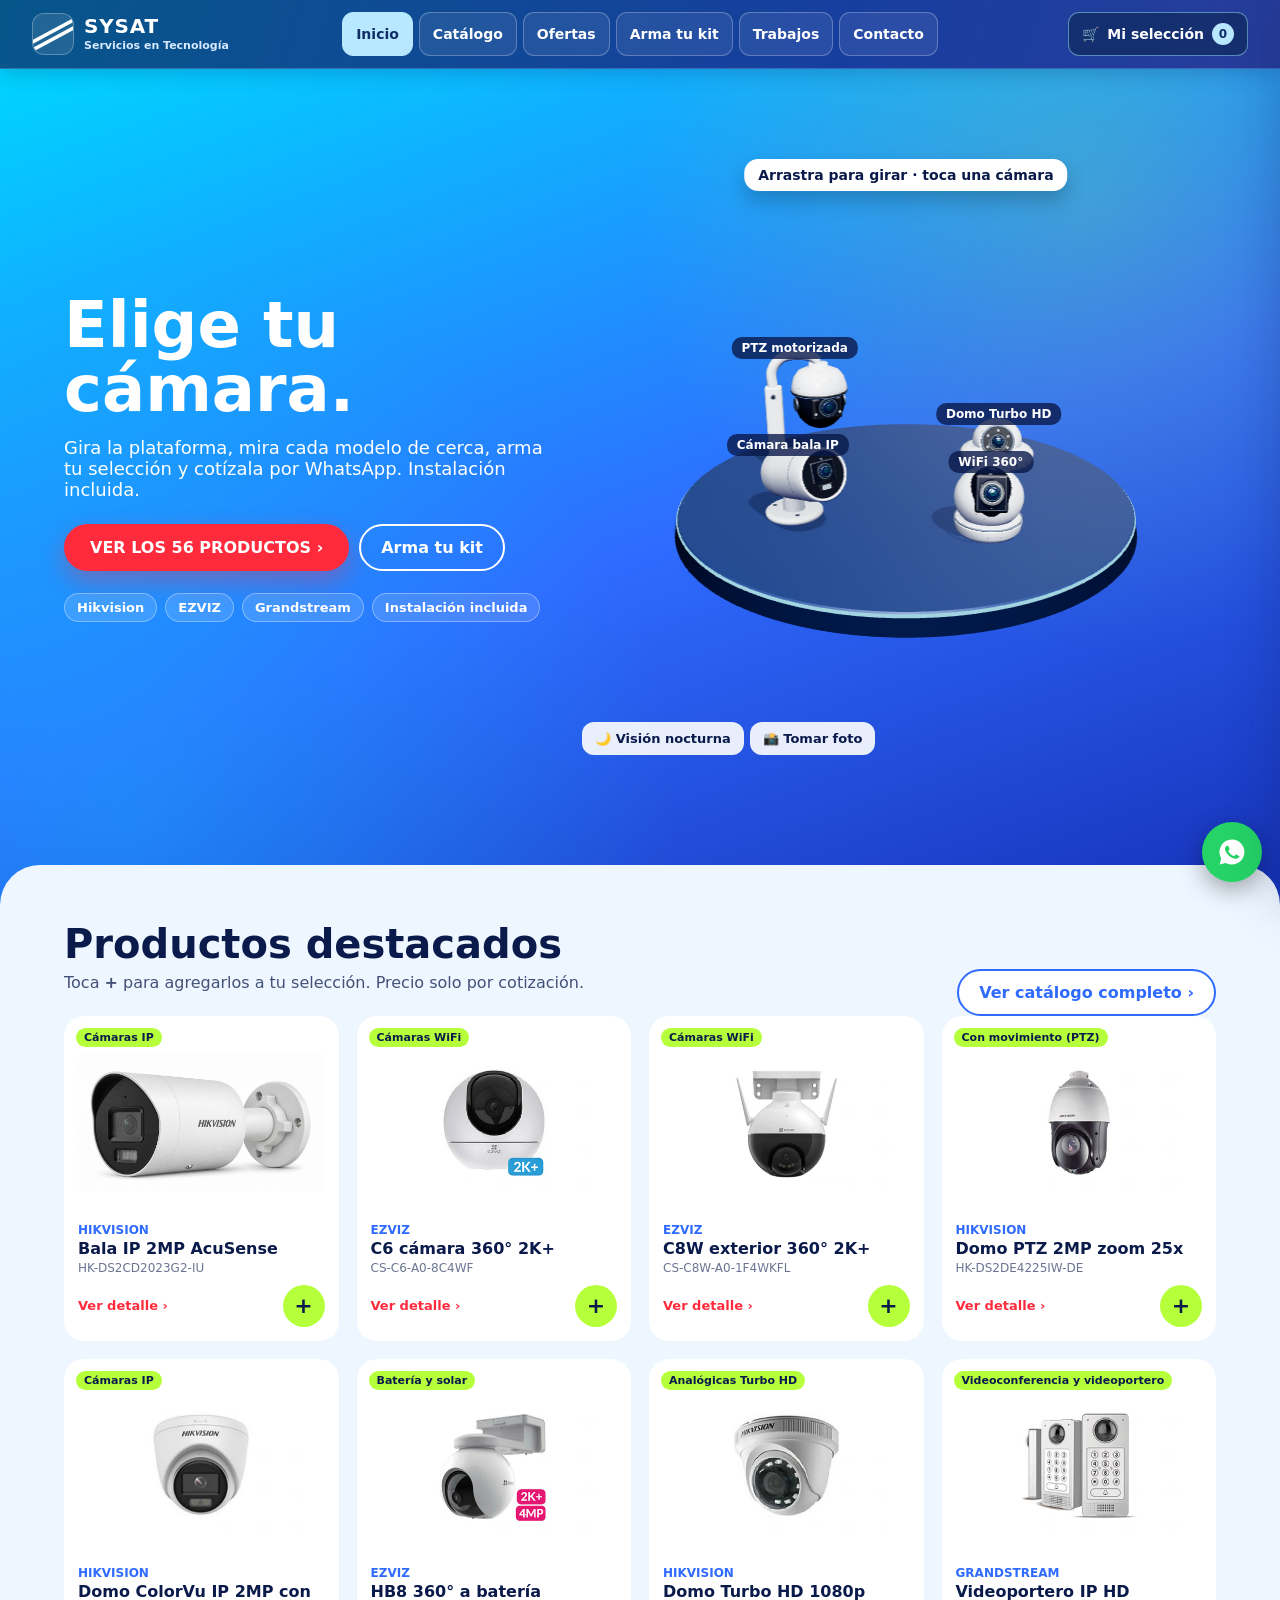
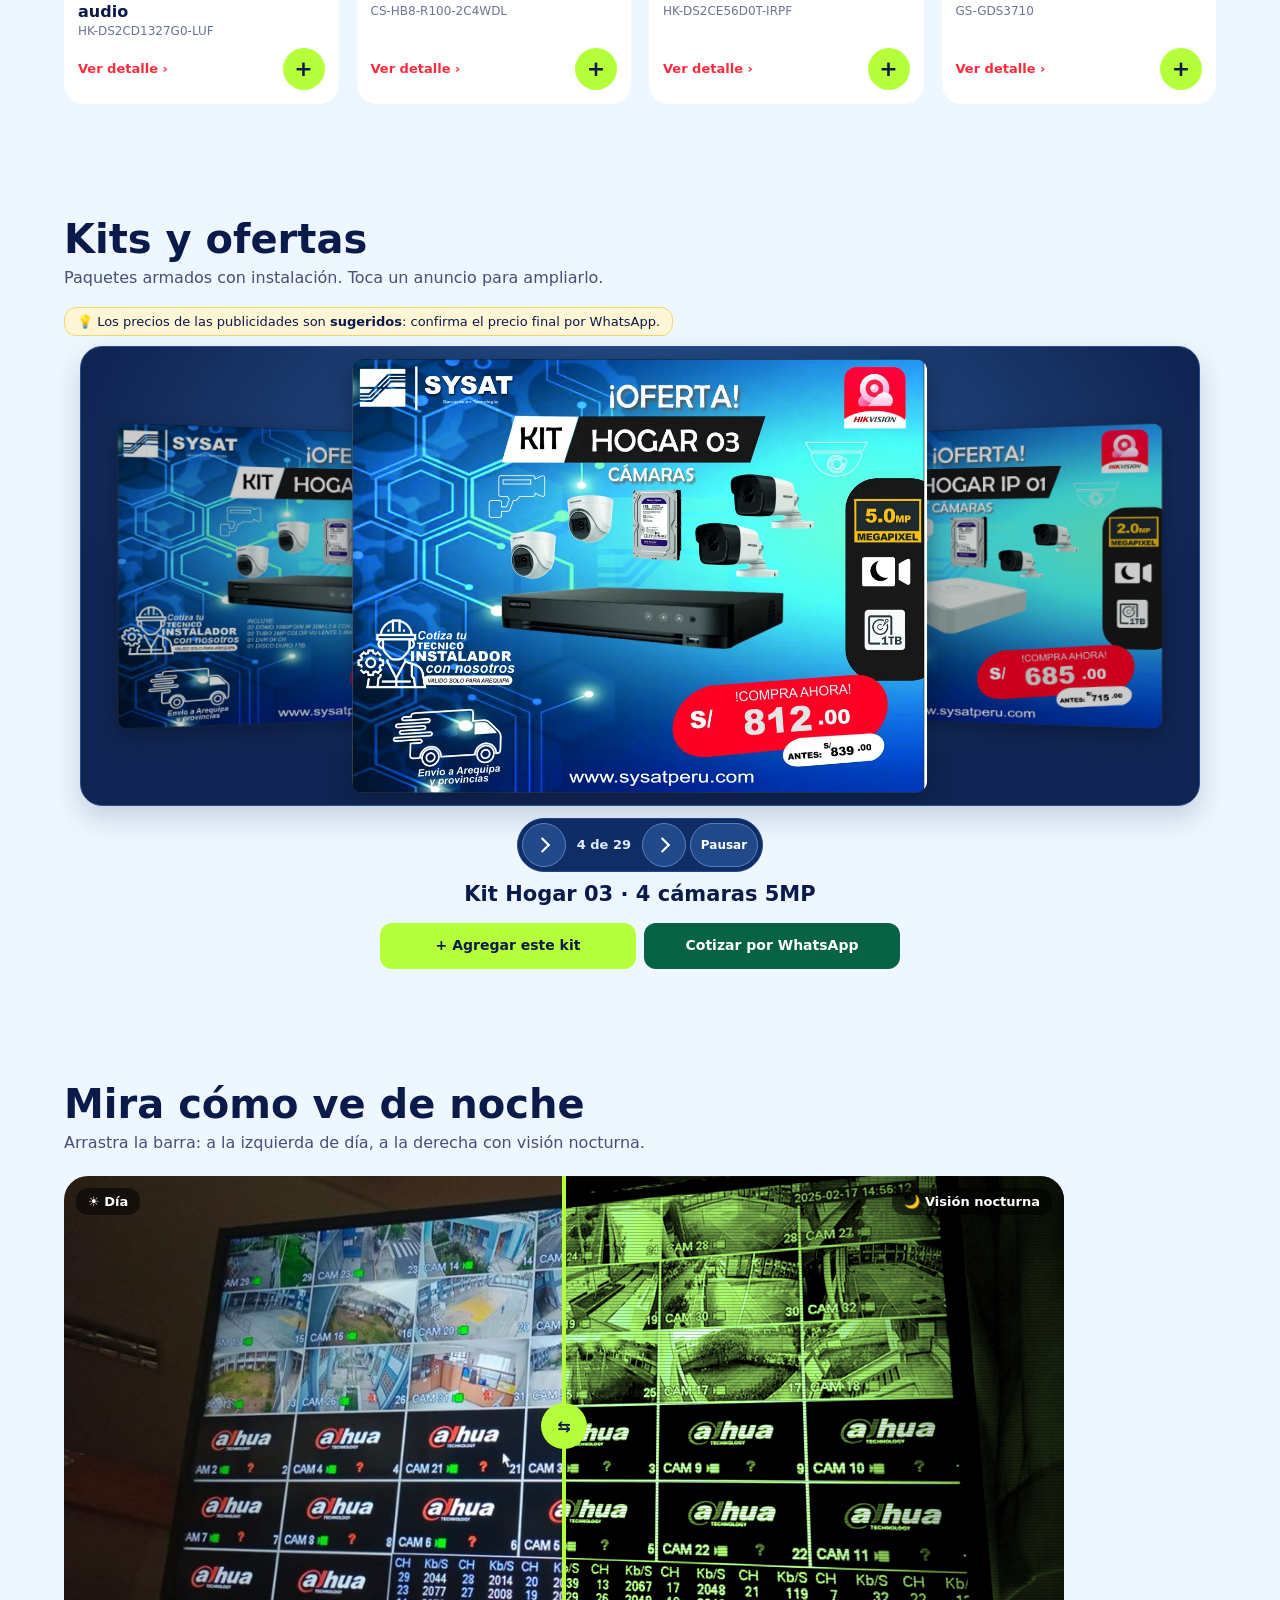
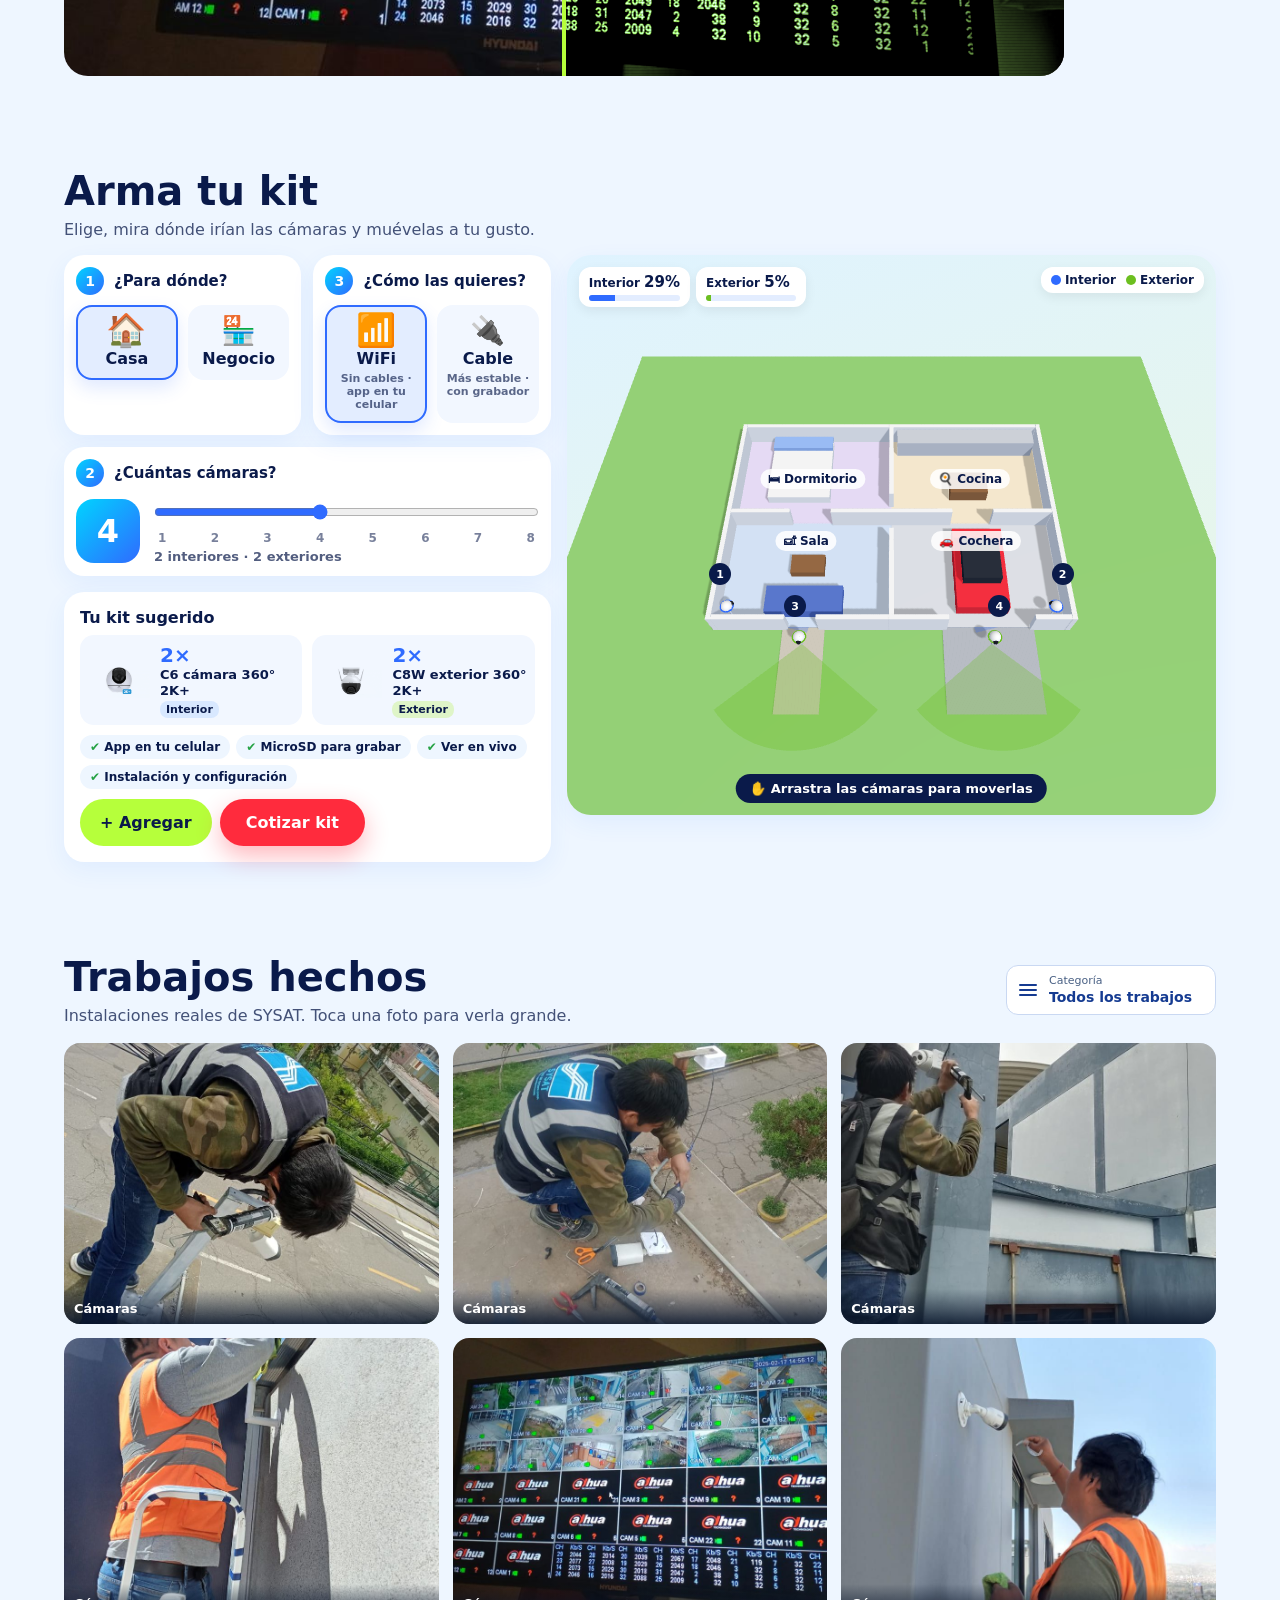
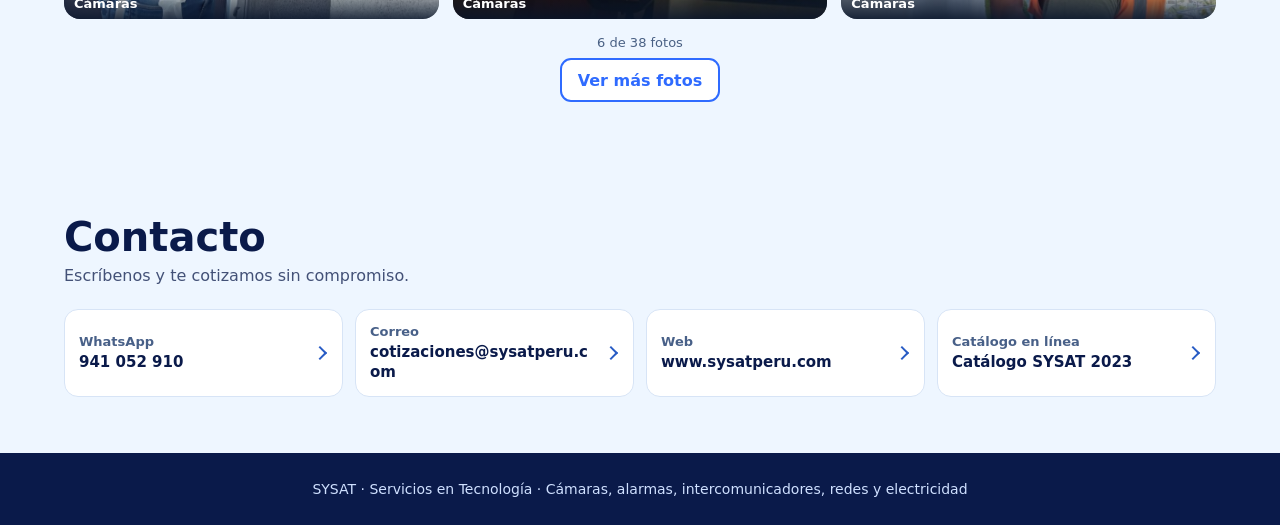
==== commit eb081e59: "Selección por WhatsApp sin descargar: copia la imagen y abre WhatsApp Web; mejoras de diseño en inic" ====
--- a/index.html
+++ b/index.html
@@ -9,11 +9,20 @@
 </head>
 <body>
 
-<nav class="nav">
-  <a class="marca" href="index.html"><span class="logo"></span><span>SYSAT<small>Servicios en Tecnología</small></span></a>
-  <div class="enlaces">
-    <a href="catalogo.html">Catálogo</a><a href="#ofertas">Ofertas</a><a href="#kit">Arma tu kit</a><a href="#trabajos">Trabajos</a><a href="#contacto">Contacto</a>
-    <button class="btn-carrito" aria-label="Ver mi selección">🛒 <span class="txt">Mi selección</span> <span class="num">0</span></button>
+<nav class="barra-sitio" aria-label="Navegación principal">
+  <div class="barra-contenido">
+    <a class="marca" href="index.html"><span class="logo" aria-hidden="true"></span><span>SYSAT<small>Servicios en Tecnología</small></span></a>
+    <div class="enlaces">
+      <a href="index.html" aria-current="page">Inicio</a>
+      <a href="catalogo.html">Catálogo</a>
+      <a href="#ofertas">Ofertas</a>
+      <a href="#kit">Arma tu kit</a>
+      <a href="#trabajos">Trabajos</a>
+      <a href="#contacto">Contacto</a>
+    </div>
+    <button class="btn-carrito" type="button" aria-label="Ver mi selección" aria-controls="panel">
+      <span aria-hidden="true">🛒</span><span class="txt">Mi selección</span><span class="num">0</span>
+    </button>
   </div>
 </nav>
 
@@ -27,6 +36,7 @@
     </div>
     <div class="lienzo" id="lienzo">
       <div class="globo" id="globo">Cargando cámaras 3D…</div>
+      <div class="vista3d"></div>
       <div class="controles" id="controles3d"><button data-b="noche">🌙 Visión nocturna</button><button data-b="foto">📸 Tomar foto</button></div>
       <div class="ficha3d" id="ficha3d"></div>
     </div>
@@ -34,19 +44,31 @@
 </header>
 
 <main class="cuerpo">
-  <section class="seccion">
+  <section class="seccion" id="productos-destacados">
     <div class="cabeza-sec"><div><h2>Productos destacados</h2><p class="sub">Toca <b>+</b> para agregarlos a tu selección. Precio solo por cotización.</p></div>
     <a class="btn-borde" href="catalogo.html">Ver catálogo completo ›</a></div>
     <div class="rejilla" id="destacados"></div>
+    <button class="btn-borde destacados-mas" type="button" id="masDestacados" aria-expanded="false" aria-controls="destacados">Ver más destacados</button>
   </section>
 
   <section class="seccion" id="ofertas">
-    <h2>Kits y ofertas</h2><p class="sub">Paquetes armados con instalación. Toca la del centro para verla grande.</p>
+    <h2>Kits y ofertas</h2>
+    <p class="sub">Paquetes armados con instalación. Toca un anuncio para ampliarlo.</p>
     <p class="nota-precio">💡 Los precios de las publicidades son <b>sugeridos</b>: confirma el precio final por WhatsApp.</p>
-    <div class="cover" id="cover" tabindex="0" aria-label="Carrusel de ofertas"><button class="nav ant" id="ofAnt" aria-label="Anterior">‹</button><button class="nav sig" id="ofSig" aria-label="Siguiente">›</button></div>
-    <div class="puntos" id="ofPuntos"></div>
-    <p class="of-tit" id="ofTit"></p>
-    <div class="bajo"><button class="btn-agregar" id="ofAgregar">+ Agregar este kit</button><button class="cotizar" id="ofWsp">Cotizar por WhatsApp</button></div>
+    <div class="ofertas-reproductor" role="group" aria-label="Carrusel de ofertas">
+      <div class="cover" id="cover"></div>
+      <div class="ofertas-navegacion">
+        <button type="button" id="ofAnt" aria-label="Oferta anterior" aria-controls="cover">‹</button>
+        <span class="of-contador" id="ofPuntos"></span>
+        <button type="button" id="ofSig" aria-label="Oferta siguiente" aria-controls="cover">›</button>
+        <button type="button" id="ofPausa" aria-controls="cover">Pausar</button>
+      </div>
+      <p class="of-tit" id="ofTit"></p>
+    </div>
+    <div class="bajo">
+      <button class="btn-agregar" type="button" id="ofAgregar">+ Agregar este kit</button>
+      <button class="cotizar" type="button" id="ofWsp">Cotizar por WhatsApp</button>
+    </div>
   </section>
 
   <section class="seccion">
@@ -85,24 +107,40 @@
   </section>
 
   <section class="seccion" id="trabajos">
-    <h2>Trabajos hechos</h2><p class="sub">Instalaciones reales de SYSAT. Toca una foto para verla grande.</p>
-    <div class="filtros" id="filtrosT"></div>
+    <div class="trabajos-cabecera">
+      <div>
+        <h2>Trabajos hechos</h2>
+        <p class="sub">Instalaciones reales de SYSAT. Toca una foto para verla grande.</p>
+      </div>
+      <details class="trabajos-menu" id="menuT">
+        <summary>
+          <span class="trabajos-menu-icono" aria-hidden="true"></span>
+          <span><small>Categoría</small><strong id="categoriaT">Todos los trabajos</strong></span>
+        </summary>
+        <div class="trabajos-filtros" id="filtrosT"></div>
+      </details>
+    </div>
     <div class="trabajos" id="listaT"></div>
+    <div class="trabajos-pie">
+      <p id="totalT" role="status"></p>
+      <button class="btn-borde" type="button" id="masT" aria-controls="listaT" hidden>Ver más fotos</button>
+    </div>
   </section>
 
   <section class="seccion" id="contacto">
     <h2>Contacto</h2><p class="sub">Escríbenos y te cotizamos sin compromiso.</p>
     <div class="contacto">
       <a id="enlaceWsp" href="#" target="_blank" rel="noopener"><span>WhatsApp</span><b id="numWsp"></b></a>
-      <a href="mailto:cotizaciones@sysatperu.com"><span>Correo</span>cotizaciones@sysatperu.com</a>
-      <a href="https://www.sysatperu.com" target="_blank" rel="noopener"><span>Web</span>www.sysatperu.com</a>
-      <a href="https://online.flipbuilder.com/SYSAT/ymnz/" target="_blank" rel="noopener"><span>Catálogo en línea</span>Catálogo SYSAT 2023</a>
+      <a href="mailto:cotizaciones@sysatperu.com"><span>Correo</span><b>cotizaciones@sysatperu.com</b></a>
+      <a href="https://www.sysatperu.com" target="_blank" rel="noopener"><span>Web</span><b>www.sysatperu.com</b></a>
+      <a href="https://online.flipbuilder.com/SYSAT/ymnz/" target="_blank" rel="noopener"><span>Catálogo en línea</span><b>Catálogo SYSAT 2023</b></a>
     </div>
   </section>
   <footer>SYSAT · Servicios en Tecnología · Cámaras, alarmas, intercomunicadores, redes y electricidad</footer>
 </main>
 
 <script src="codigo/datos.js"></script>
+<script src="codigo/seleccion-imagen.js"></script>
 <script src="codigo/comun.js"></script>
 <script src="codigo/inicio.js"></script>
 <script src="codigo/ofertas.js"></script>
--- a/codigo/estilos.css
+++ b/codigo/estilos.css
@@ -1,25 +1,137 @@
 *{box-sizing:border-box;margin:0;padding:0}
 :root{--cel:#00d4ff;--azul:#2f6bff;--marino:#0a1a4a;--rojo:#ff2b3d;--lima:#b6ff3b;--fondo:#eef6ff}
-html{scroll-behavior:smooth}
+html{scroll-behavior:smooth;scroll-padding-top:82px}
 body{font-family:"Segoe UI",system-ui,-apple-system,sans-serif;color:var(--marino);background:var(--fondo);overflow-x:hidden}
 img{max-width:100%;display:block}
 button{font:inherit;cursor:pointer;border:0;color:inherit}
 a{color:inherit}
 
 /* ---------- barra superior ---------- */
-.nav{position:sticky;top:0;z-index:50;display:flex;justify-content:space-between;align-items:center;gap:12px;padding:12px 5vw;color:#fff;background:linear-gradient(90deg,#00b8ff,#2f6bff);box-shadow:0 6px 20px #0a1a4a22}
-.nav .marca{display:flex;align-items:center;gap:10px;font-weight:900;letter-spacing:1px;font-size:20px;text-decoration:none}
-.nav .marca small{display:block;font-size:10px;font-weight:600;letter-spacing:.5px;opacity:.85}
-.logo{width:40px;height:40px;border-radius:9px;background:#fff;position:relative;overflow:hidden;flex:none}
-.logo::before,.logo::after{content:"";position:absolute;left:-6px;right:-6px;height:4px;background:var(--azul);transform:skewY(-28deg)}
-.logo::before{top:15px}.logo::after{top:23px}
-.nav .enlaces{display:flex;align-items:center;gap:18px}
-.nav .enlaces a{text-decoration:none;font-weight:600}
-.nav .enlaces a:hover{text-decoration:underline}
-.btn-carrito{position:relative;display:flex;align-items:center;gap:6px;background:#fff;color:var(--marino);padding:9px 14px;border-radius:30px;font-weight:800}
-.btn-carrito .num{min-width:22px;height:22px;border-radius:11px;background:var(--rojo);color:#fff;display:grid;place-items:center;font-size:12px;padding:0 6px}
+.barra-sitio{
+  position:sticky;
+  top:0;
+  z-index:50;
+  color:#fff;
+  background:linear-gradient(105deg,#07568a,#173e9f 66%,#273d9b);
+  border-bottom:1px solid #75bfff55;
+  box-shadow:0 5px 18px #0a1a4a33;
+}
+.barra-contenido{
+  display:grid;
+  grid-template-columns:minmax(0,1fr) auto minmax(0,1fr);
+  align-items:center;
+  gap:10px;
+  max-width:1440px;
+  min-height:68px;
+  margin-inline:auto;
+  padding:8px clamp(12px,3vw,32px);
+}
+.barra-sitio .marca{
+  display:flex;
+  align-items:center;
+  justify-self:start;
+  gap:10px;
+  font-size:20px;
+  font-weight:900;
+  line-height:1.1;
+  letter-spacing:.04em;
+  text-decoration:none;
+}
+.barra-sitio .marca small{
+  display:block;
+  margin-top:3px;
+  color:#d7eaff;
+  font-size:11px;
+  font-weight:650;
+  letter-spacing:0;
+}
+.barra-sitio .logo{
+  position:relative;
+  overflow:hidden;
+  flex:none;
+  width:42px;
+  height:42px;
+  border:1px solid #ffffff45;
+  border-radius:12px;
+  background:#ffffff1a;
+}
+.barra-sitio .logo::before,.barra-sitio .logo::after{
+  content:"";
+  position:absolute;
+  left:-6px;
+  right:-6px;
+  height:4px;
+  background:#fff;
+  transform:skewY(-28deg);
+}
+.barra-sitio .logo::before{top:15px}
+.barra-sitio .logo::after{top:23px}
+.barra-sitio .enlaces{display:flex;gap:6px}
+.barra-sitio .enlaces a,.barra-sitio .btn-carrito{
+  display:flex;
+  align-items:center;
+  justify-content:center;
+  gap:8px;
+  min-height:44px;
+  padding:8px 13px;
+  border:1px solid #ffffff42;
+  border-radius:11px;
+  background:#ffffff14;
+  color:#fff;
+  font-size:14px;
+  font-weight:650;
+  text-decoration:none;
+  white-space:nowrap;
+  transition:background-color .18s,border-color .18s;
+}
+.barra-sitio .enlaces a:hover,.barra-sitio .btn-carrito:hover{
+  border-color:#ffffff80;
+  background:#ffffff29;
+}
+.barra-sitio .enlaces [aria-current="page"],
+.barra-sitio .enlaces [aria-current="page"]:hover{
+  border-color:#b8e8ff;
+  background:#b8e8ff;
+  color:#102d66;
+}
+.barra-sitio .btn-carrito{
+  justify-self:end;
+  border-color:#9de3ff80;
+  background:#0a244a88;
+  font-weight:750;
+}
+.barra-sitio .btn-carrito .num{
+  display:grid;
+  place-items:center;
+  min-width:22px;
+  min-height:22px;
+  padding-inline:5px;
+  border-radius:20px;
+  background:#b8e8ff;
+  color:#102d66;
+  font-size:12px;
+}
+.barra-sitio :is(a,button):focus-visible{outline:2px solid #c7f3ff;outline-offset:2px}
 .btn-carrito.salta{animation:salta .5s}
 @keyframes salta{30%{transform:scale(1.2)}60%{transform:scale(.95)}}
+
+@media(max-width:940px){
+  html{scroll-padding-top:126px}
+  .barra-contenido{grid-template-columns:minmax(0,1fr) auto;gap:8px}
+  .barra-sitio .enlaces{display:grid;grid-row:2;grid-column:1/-1;grid-template-columns:repeat(6,minmax(0,1fr))}
+  .barra-sitio .enlaces a{padding-inline:6px}
+}
+@media(max-width:540px){
+  html{scroll-padding-top:172px}
+  .barra-sitio .enlaces{grid-template-columns:repeat(3,minmax(0,1fr))}
+  .barra-sitio .enlaces a{font-size:13px}
+}
+
+@media(max-width:380px){
+  .barra-sitio .marca{gap:8px}
+  .barra-sitio .logo{width:38px;height:38px}
+  .barra-sitio .btn-carrito{gap:6px;padding-inline:9px;font-size:13px}
+}
 
 .cotizar{background:var(--rojo);color:#fff;padding:14px 26px;border-radius:40px;font-weight:800;box-shadow:0 10px 24px #ff2b3d55;display:inline-block;text-decoration:none;transition:transform .15s}
 .cotizar:hover{transform:translateY(-2px)}
@@ -42,18 +154,20 @@
 @keyframes aparecer{to{opacity:1}}
 
 .lienzo{position:relative;height:min(620px,76vh);border-radius:28px;overflow:hidden;touch-action:pan-y}
-.lienzo canvas{display:block;width:100%;height:100%}
-.lienzo.noche{background:#021407}
-.lienzo.noche canvas{filter:grayscale(1) sepia(1) hue-rotate(55deg) saturate(2.4) brightness(.9) contrast(1.2)}
+.lienzo .vista3d{position:absolute;inset:0}
+.vista3d canvas{display:block;width:100%;height:100%}
+.lienzo.noche{background:radial-gradient(ellipse at 50% 35%,#245758,#0b222a 63%,#071425)}
 .lienzo .aviso3d{position:absolute;inset:0;display:grid;place-items:center;text-align:center;padding:20px;font-weight:700}
 .globo{position:absolute;left:50%;top:12px;transform:translateX(-50%);max-width:94%;overflow:hidden;text-overflow:ellipsis;background:#fff;color:var(--marino);padding:8px 14px;border-radius:14px;font-weight:800;font-size:14px;box-shadow:0 10px 20px #0003;white-space:nowrap;z-index:3}
-.etq{position:absolute;z-index:2;transform:translate(-50%,0);background:#0a1a4acc;color:#fff;padding:4px 10px;border-radius:10px;font-size:12px;font-weight:800;pointer-events:none;white-space:nowrap}
-.etq.sel{background:var(--lima);color:var(--marino)}
+.etq{position:absolute;z-index:2;transform:translate(-50%,0);background:#0a1a4acc;color:#fff;padding:4px 10px;border-radius:10px;font-size:12px;font-weight:800;white-space:nowrap}
+.etq.sel{z-index:3;background:#d6f5ff;color:var(--marino)}
+.lienzo.noche .etq.sel{background:#b2ffde}
+.etq:focus-visible{z-index:3;outline:2px solid #fff;outline-offset:2px}
 .controles{position:absolute;left:12px;bottom:12px;z-index:3;display:flex;gap:6px;flex-wrap:wrap}
 .controles button{padding:9px 13px;border-radius:12px;background:#ffffffe6;color:var(--marino);font-weight:800;font-size:13px}
 .controles button.on{background:var(--lima)}
-.ficha3d{position:absolute;right:12px;top:56px;z-index:4;width:250px;background:#fff;color:var(--marino);border-radius:18px;padding:14px;box-shadow:0 20px 40px #0004;transform:translateX(130%);transition:transform .45s cubic-bezier(.2,.8,.2,1)}
-.ficha3d.ver{transform:none}
+.ficha3d{position:absolute;right:12px;top:56px;z-index:4;width:250px;background:#fff;color:var(--marino);border-radius:18px;padding:14px;box-shadow:0 20px 40px #0004;visibility:hidden;pointer-events:none;transform:translateX(130%);transition:transform .45s cubic-bezier(.2,.8,.2,1)}
+.ficha3d.ver{visibility:visible;pointer-events:auto;transform:none}
 .ficha3d img{aspect-ratio:4/3;object-fit:contain;margin-bottom:6px}
 .ficha3d h3{font-size:16px;margin:2px 0}
 .ficha3d .m{color:var(--azul);font-weight:800;font-size:12px;text-transform:uppercase}
@@ -73,6 +187,12 @@
 
 /* tarjetas de producto */
 .rejilla{display:grid;grid-template-columns:repeat(auto-fill,minmax(220px,1fr));gap:18px}
+.destacados-mas{display:none}
+@media(max-width:700px){
+  #destacados{grid-template-columns:repeat(2,minmax(0,1fr));gap:10px}
+  #destacados:not(.expandido) .prod:nth-child(n+5){display:none}
+  .destacados-mas{display:block;min-height:44px;margin:14px auto 0;padding:8px 16px;font-size:14px}
+}
 .prod{background:#fff;border-radius:20px;padding:14px;position:relative;transition:transform .15s,box-shadow .3s;overflow:hidden;display:flex;flex-direction:column}
 .prod:hover{box-shadow:0 24px 40px #2f6bff33}
 .prod .foto{cursor:zoom-in}
@@ -94,6 +214,7 @@
 .buscar input,.buscar select{padding:14px 18px;border-radius:14px;border:2px solid #cfe0ff;font:inherit;font-size:16px;background:#fff;color:var(--marino)}
 .buscar input{flex:1;min-width:240px}
 .buscar input:focus,.buscar select:focus{outline:none;border-color:var(--azul)}
+.buscar .categoria-catalogo{display:none}
 .filtros{display:flex;gap:8px;flex-wrap:wrap;margin-bottom:22px}
 .filtros button{padding:10px 16px;border-radius:30px;background:#fff;border:2px solid var(--azul);color:var(--azul);font-weight:700}
 .filtros button.on{background:var(--azul);color:#fff}
@@ -101,47 +222,145 @@
 .vacio{padding:40px;text-align:center;background:#fff;border-radius:20px;font-weight:700}
 
 /* visión nocturna */
-.noche{position:relative;border-radius:24px;overflow:hidden;max-width:1000px;aspect-ratio:16/8;user-select:none;touch-action:none;cursor:ew-resize}
-.noche img{position:absolute;inset:0;width:100%;height:100%;object-fit:cover;pointer-events:none}
-.noche .ir{filter:grayscale(1) brightness(.85) contrast(1.6) sepia(1) hue-rotate(50deg) saturate(2.2);clip-path:inset(0 0 0 var(--corte,50%))}
+#noche{position:relative;border-radius:24px;overflow:hidden;max-width:1000px;aspect-ratio:16/8;user-select:none;touch-action:none;cursor:ew-resize}
+#noche img{position:absolute;inset:0;width:100%;height:100%;object-fit:cover;pointer-events:none}
+#noche .ir{filter:grayscale(1) brightness(.85) contrast(1.6) sepia(1) hue-rotate(50deg) saturate(2.2);clip-path:inset(0 0 0 var(--corte,50%))}
 .ir-ruido{position:absolute;inset:0;clip-path:inset(0 0 0 var(--corte,50%));background:repeating-linear-gradient(#0000 0 2px,#0003 2px 3px),radial-gradient(circle,transparent 50%,#000a);pointer-events:none}
-.noche .linea{position:absolute;top:0;bottom:0;left:var(--corte,50%);width:4px;background:var(--lima);transform:translateX(-2px)}
-.noche .linea::after{content:"⇆";position:absolute;top:50%;left:50%;transform:translate(-50%,-50%);width:46px;height:46px;border-radius:50%;background:var(--lima);display:grid;place-items:center;font-weight:900}
-.noche .et{position:absolute;top:12px;padding:6px 12px;border-radius:12px;background:#0008;color:#fff;font-weight:700;font-size:13px}
+#noche .linea{position:absolute;top:0;bottom:0;left:var(--corte,50%);width:4px;background:var(--lima);transform:translateX(-2px)}
+#noche .linea::after{content:"⇆";position:absolute;top:50%;left:50%;transform:translate(-50%,-50%);width:46px;height:46px;border-radius:50%;background:var(--lima);display:grid;place-items:center;font-weight:900}
+#noche .et{position:absolute;top:12px;padding:6px 12px;border-radius:12px;background:#0008;color:#fff;font-weight:700;font-size:13px}
 
 /* kits y ofertas */
 .nota-precio{display:inline-block;background:#fff6d6;border:1px solid #f5d76e;border-radius:12px;padding:6px 12px;font-size:13px;margin:-4px 0 10px}
-.cover{position:relative;height:clamp(270px,calc(100vh - 410px),430px);perspective:1200px;overflow:hidden;touch-action:pan-y;user-select:none;-webkit-user-select:none;outline:none}
-.cover .it{position:absolute;left:50%;top:12px;bottom:12px;display:flex;justify-content:center;align-items:center;width:min(520px,78vw);transition:transform .6s cubic-bezier(.2,.8,.2,1),opacity .6s,filter .6s;cursor:pointer}
-.cover .it img{max-width:100%;max-height:100%;width:auto;height:auto;border-radius:18px;box-shadow:0 20px 50px #0a1a4a40;display:block}
-.cover .nav{position:absolute;top:45%;width:50px;height:50px;padding:0;display:grid;place-items:center;border-radius:50%;background:#fff;box-shadow:0 6px 18px #0002;font-size:26px;font-weight:900;color:var(--azul);z-index:30}
-.cover .ant{left:8px}.cover .sig{right:8px}
-.puntos{display:flex;gap:5px;justify-content:center;flex-wrap:wrap}
-.puntos i{width:7px;height:7px;border-radius:4px;background:#c9d8f5;transition:width .3s,background .3s}
-.puntos i.on{width:24px;background:var(--azul)}
-.of-tit{text-align:center;font-weight:800;margin:8px 0 0;min-height:1.4em}
-#ofertas .bajo{display:flex;gap:10px;justify-content:center;margin-top:10px;flex-wrap:wrap}
+.ofertas-reproductor{max-width:1120px;margin-inline:auto}
+.cover{
+  position:relative;
+  height:clamp(300px,36vw,460px);
+  overflow:hidden;
+  border:1px solid #294e8e;
+  border-radius:22px;
+  background:radial-gradient(ellipse at 50% 28%,#2c5d9b,#102553 72%);
+  box-shadow:0 12px 28px #0b27502e;
+  perspective:1400px;
+  touch-action:pan-y;
+  user-select:none;
+}
+.cover .it{
+  position:absolute;
+  inset-block:12px;
+  display:flex;
+  align-items:center;
+  justify-content:center;
+  width:42%;
+  padding:0;
+  background:none;
+  visibility:hidden;
+}
+.cover .it img{max-width:100%;max-height:100%;width:auto;height:auto;border-radius:12px;box-shadow:0 8px 22px #06132f80;pointer-events:none}
+.cover .it[data-lado="anterior"],.cover .it[data-lado="siguiente"]{
+  visibility:visible;
+  z-index:1;
+  filter:brightness(.8);
+}
+.cover .it[data-lado="anterior"]{left:1%;transform:scale(.82) rotateY(16deg)}
+.cover .it[data-lado="siguiente"]{right:1%;transform:scale(.82) rotateY(-16deg)}
+.cover .it[data-lado="actual"]{
+  left:50%;
+  z-index:2;
+  width:54%;
+  visibility:visible;
+  transform:translateX(-50%);
+  cursor:zoom-in;
+}
+.cover .it:focus-visible,.ofertas-navegacion button:focus-visible,#ofertas .bajo button:focus-visible{
+  outline:2px solid var(--azul);
+  outline-offset:2px;
+}
+.ofertas-navegacion{
+  display:grid;
+  grid-template-columns:44px 68px 44px auto;
+  align-items:center;
+  gap:4px;
+  width:max-content;
+  margin:12px auto 0;
+  padding:4px;
+  border:1px solid #234885;
+  border-radius:999px;
+  background:#102d66;
+  text-align:center;
+}
+.ofertas-navegacion button{
+  position:relative;
+  width:44px;
+  height:44px;
+  border:1px solid #5b81bd;
+  border-radius:50%;
+  background:#214989;
+  color:#fff;
+  font-size:0;
+  transition:background-color .18s,color .18s;
+}
+.ofertas-navegacion button:is(#ofAnt,#ofSig)::before{
+  content:"";
+  position:absolute;
+  top:50%;
+  left:50%;
+  width:9px;
+  height:9px;
+  border:solid currentColor;
+  border-width:0 2px 2px 0;
+  transform:translate(-65%,-50%) rotate(-45deg);
+}
+.ofertas-navegacion #ofAnt::before{transform:translate(-35%,-50%) rotate(135deg)}
+.ofertas-navegacion #ofPausa{width:auto;border-radius:22px;padding-inline:10px;font-size:12px;font-weight:700}
+.cover .it[data-lado="actual"] img{animation:entradaOferta .3s ease-out}
+@keyframes entradaOferta{from{opacity:.65}}
+.ofertas-navegacion button:hover{background:#c7eaff;color:#143773}
+.ofertas-navegacion button:focus-visible{outline-color:#b8e8ff;outline-offset:-4px}
+.of-contador{color:#e0edff;font-size:13px;font-weight:700;font-variant-numeric:tabular-nums}
+.of-tit{min-height:1.4em;margin-top:10px;font-size:clamp(16px,2.3vw,21px);font-weight:800;text-align:center}
+#ofertas .bajo,.grande .pie{
+  display:grid;
+  grid-template-columns:repeat(2,minmax(0,1fr));
+  gap:8px;
+}
+#ofertas .bajo{max-width:520px;margin:12px auto 0}
+#ofertas .bajo button,.grande .pie button{
+  min-height:46px;
+  padding:8px 10px;
+  border-radius:12px;
+  font-size:14px;
+  line-height:1.25;
+  text-align:center;
+}
+#ofertas .bajo .cotizar,.grande .pie .cotizar{background:#086344;box-shadow:none}
+#ofertas .bajo .cotizar:hover,.grande .pie .cotizar:hover{background:#064e36;transform:none}
 .grande{position:fixed;inset:0;z-index:95;background:#060f2ee6;display:none;place-items:center;padding:16px}
 .grande.ver{display:grid}
-.grande .caja{background:#fff;border-radius:22px;max-width:900px;width:100%;overflow:hidden;animation:entraG .3s}
+.grande .caja{
+  width:min(100%,760px);
+  max-height:calc(100dvh - 32px);
+  overflow:auto;
+  overscroll-behavior:contain;
+  border-radius:18px;
+  background:#fff;
+  animation:entraG .3s;
+}
 @keyframes entraG{from{transform:scale(.94);opacity:0}}
-.grande img{width:100%;max-height:68vh;object-fit:contain;background:#eef4ff;display:block}
-.grande .pie{padding:14px;display:flex;gap:10px;align-items:center;flex-wrap:wrap}
-.grande .pie small{width:100%;color:#8a6a00;font-weight:700}
-.grande .pie b{flex:1;min-width:180px;font-size:17px}
-.grande .x{position:absolute;right:18px;top:18px;width:44px;height:44px;padding:0;border-radius:50%;background:#fff;font-size:22px}
+.grande img{width:100%;max-height:65dvh;object-fit:contain;background:#eef4ff;display:block}
+.grande .pie{padding:12px}
+.grande .pie small,.grande .pie b{grid-column:1/-1}
+.grande .pie small{color:#705000;font-weight:650}
+.grande .x{position:absolute;z-index:1;right:18px;top:18px;width:44px;height:44px;padding:0;border-radius:50%;background:#fff;font-size:22px}
+@media(max-width:760px){
+ .cover{height:clamp(210px,72vw,360px);border-radius:16px}
+ .cover .it[data-lado="actual"]{inset:8px;width:auto;transform:none}
+ .cover .it[data-lado="anterior"],.cover .it[data-lado="siguiente"]{display:none}
+}
 @media(max-width:600px){
  #ofertas .sub{font-size:13px;margin-bottom:6px}
  .nota-precio{font-size:12px;padding:5px 10px}
- .cover{height:min(300px,70vw)}
- .cover .it{width:82vw;top:6px;bottom:6px}
- .cover .nav{width:40px;height:40px;font-size:22px}
- .puntos{gap:3px;flex-wrap:nowrap}
- .puntos i{width:5px;height:5px}
- .puntos i.on{width:14px}
- #ofertas .bajo{flex-wrap:nowrap}
- #ofertas .bajo>*{flex:1;padding:12px 8px;font-size:14px;text-align:center}
- .grande .pie>button{flex:1}
+ #ofertas .bajo button,.grande .pie button{font-size:13px}
 }
 
 /* arma tu kit */
@@ -212,34 +431,236 @@
 }
 
 /* trabajos */
-.trabajos{display:grid;grid-template-columns:repeat(auto-fill,minmax(230px,1fr));gap:14px}
-.trabajos figure{border-radius:16px;overflow:hidden;position:relative;cursor:zoom-in;background:#dfe9fb}
-.trabajos img{aspect-ratio:4/3;object-fit:cover;width:100%;transition:transform .5s}
-.trabajos figure:hover img{transform:scale(1.08)}
-.trabajos figcaption{position:absolute;left:0;right:0;bottom:0;padding:10px;color:#fff;font-weight:700;background:linear-gradient(transparent,#000b)}
+.trabajos-cabecera{
+  display:flex;
+  flex-wrap:wrap;
+  align-items:center;
+  justify-content:space-between;
+  gap:12px 24px;
+  margin-bottom:18px;
+}
+.trabajos-cabecera .sub{margin-bottom:0}
+.trabajos-menu{position:relative;z-index:2;margin-left:auto}
+.trabajos-menu summary{
+  display:flex;
+  align-items:center;
+  gap:12px;
+  min-width:210px;
+  min-height:48px;
+  padding:8px 12px;
+  border:1px solid #c9d8f2;
+  border-radius:12px;
+  background:#fff;
+  color:#153b91;
+  cursor:pointer;
+  list-style:none;
+}
+.trabajos-menu summary::-webkit-details-marker{display:none}
+.trabajos-menu summary:hover,.trabajos-menu[open] summary{border-color:var(--azul)}
+.trabajos-menu summary small{display:block;color:#496084;font-size:11px}
+.trabajos-menu summary strong{font-size:14px}
+.trabajos-menu-icono{
+  flex:none;
+  width:18px;
+  height:2px;
+  border-radius:2px;
+  background:currentColor;
+  box-shadow:0 -5px currentColor,0 5px currentColor;
+}
+.trabajos-filtros{
+  position:absolute;
+  top:calc(100% + 6px);
+  right:0;
+  display:grid;
+  gap:3px;
+  width:min(260px,90vw);
+  max-height:min(330px,48dvh);
+  overflow:auto;
+  overscroll-behavior:contain;
+  padding:6px;
+  border:1px solid #c9d8f2;
+  border-radius:12px;
+  background:#fff;
+  box-shadow:0 10px 26px #0a1a4a26;
+}
+.trabajos-menu:not([open]) .trabajos-filtros{display:none}
+.trabajos-filtros button{
+  min-height:44px;
+  padding:8px 12px;
+  border-radius:8px;
+  background:transparent;
+  color:var(--marino);
+  text-align:left;
+  font-size:14px;
+  font-weight:650;
+}
+.trabajos-filtros button:hover,.trabajos-filtros [aria-pressed="true"]{background:#e8f0ff;color:#153b91}
+.trabajos{display:grid;grid-template-columns:repeat(3,minmax(0,1fr));gap:14px}
+.trabajos figure{position:relative;overflow:hidden;border-radius:16px;background:#dfe9fb}
+.trabajos-foto{display:block;width:100%;background:none;cursor:zoom-in}
+.trabajos img{aspect-ratio:4/3;object-fit:cover;width:100%;transition:transform .3s}
+.trabajos-foto:hover img{transform:scale(1.04)}
+.trabajos figcaption{
+  position:absolute;
+  inset:auto 0 0;
+  padding:12px 10px 8px;
+  color:#fff;
+  font-size:13px;
+  font-weight:700;
+  background:linear-gradient(transparent,#07142ada);
+  pointer-events:none;
+}
+.trabajos-pie{display:grid;justify-items:center;gap:8px;margin-top:16px}
+.trabajos-pie p{color:#496084;font-size:13px}
+.trabajos-pie button{min-height:44px;padding:8px 16px;border-radius:11px}
+.trabajos-pie button[hidden]{display:none}
+#trabajos :is(summary,button):focus-visible{outline:2px solid var(--azul);outline-offset:2px}
+#trabajos .trabajos-foto:focus-visible{outline-offset:-4px}
+@media(max-width:700px){
+  .trabajos-cabecera{display:grid;gap:12px;margin-bottom:14px}
+  .trabajos-menu{width:100%}
+  .trabajos-menu summary{min-width:0}
+  .trabajos-filtros{width:100%}
+  .trabajos{grid-template-columns:repeat(2,minmax(0,1fr));gap:8px}
+  .trabajos figure{border-radius:12px}
+  .trabajos figcaption{padding:10px 8px 6px;font-size:12px}
+}
 
 /* contacto */
-.contacto{display:grid;grid-template-columns:repeat(auto-fit,minmax(220px,1fr));gap:14px}
-.contacto a{background:#fff;border-radius:20px;padding:20px;text-decoration:none;font-weight:700;display:flex;flex-direction:column;gap:6px;transition:transform .2s}
-.contacto a:hover{transform:translateY(-4px)}
-.contacto a span{font-size:13px;opacity:.65;font-weight:600}
+.contacto{display:grid;grid-template-columns:repeat(auto-fit,minmax(min(100%,245px),1fr));gap:12px}
+.contacto a{
+  display:grid;
+  grid-template-columns:minmax(0,1fr) auto;
+  align-content:center;
+  column-gap:10px;
+  row-gap:4px;
+  min-width:0;
+  min-height:84px;
+  padding:14px;
+  border:1px solid #d7e4f6;
+  border-radius:14px;
+  background:#fff;
+  text-decoration:none;
+  transition:background-color .18s,border-color .18s;
+}
+.contacto a:hover{background:#f8fbff;border-color:#8fafe9}
+.contacto a:focus-visible{outline:2px solid var(--azul);outline-offset:2px}
+.contacto a span{grid-column:1;color:#486088;font-size:13px;font-weight:650}
+.contacto a b{grid-column:1;font-size:15px;line-height:1.3;overflow-wrap:anywhere}
+.contacto a::after{
+  content:"";
+  grid-area:1/2/3/3;
+  align-self:center;
+  width:8px;
+  height:8px;
+  margin-right:3px;
+  border:solid #285cc5;
+  border-width:0 2px 2px 0;
+  transform:rotate(-45deg);
+}
 footer{padding:28px 5vw;background:var(--marino);color:#cfe0ff;text-align:center;font-size:14px}
 
 /* ---------- ventanas ---------- */
 .velo{position:fixed;inset:0;background:#0a1a4acc;z-index:85;display:none;align-items:center;justify-content:center;padding:16px;backdrop-filter:blur(4px)}
 .velo.abierto{display:flex}
-.detalle{background:#fff;color:var(--marino);border-radius:24px;max-width:960px;width:100%;max-height:92vh;overflow:auto;display:grid;grid-template-columns:1.1fr 1fr;gap:22px;padding:22px;position:relative;animation:abre .5s cubic-bezier(.2,.8,.2,1)}
+.detalle{
+  position:relative;
+  display:grid;
+  grid-template-columns:repeat(2,minmax(0,1fr));
+  width:min(100%,940px);
+  max-height:calc(100dvh - 32px);
+  overflow:auto;
+  overscroll-behavior:contain;
+  background:#fff;
+  color:var(--marino);
+  border-radius:26px;
+  box-shadow:0 28px 80px #050e3180;
+  animation:detalle-entrada .24s ease-out;
+}
+@keyframes detalle-entrada{from{opacity:0;transform:translateY(8px) scale(.99)}}
 @keyframes abre{from{transform:perspective(900px) rotateY(60deg);opacity:0}}
 .cerrar{position:absolute;top:10px;right:12px;width:40px;height:40px;border-radius:50%;background:#eef3ff;font-size:20px;z-index:2}
-.zoom{overflow:hidden;border-radius:16px;background:#f3f7ff;cursor:zoom-in;align-self:start}
-.zoom img{transition:transform .2s;mix-blend-mode:multiply;width:100%}
-.detalle .m{color:var(--azul);font-weight:800;margin-top:10px}
-.detalle .mod{opacity:.65;font-size:14px;margin:2px 0 4px}
-.detalle ul{margin:12px 0 18px 18px;line-height:1.8}
-.detalle .botones{display:flex;gap:10px;flex-wrap:wrap}
-.chip{display:inline-block;padding:4px 10px;border-radius:12px;background:var(--lima);font-weight:800;font-size:12px}
-.flechas{display:flex;gap:8px;margin-top:16px}
-.flechas button{padding:8px 14px;border-radius:12px;background:#eef3ff;font-weight:800}
+.detalle .cerrar{
+  top:14px;
+  right:14px;
+  display:grid;
+  place-items:center;
+  width:44px;
+  height:44px;
+  border:1px solid #dce6f5;
+  background:#fff;
+}
+.detalle .cerrar:hover{background:#edf3ff}
+.detalle .zoom{
+  display:grid;
+  place-items:center;
+  min-height:0;
+  overflow:hidden;
+  background:radial-gradient(ellipse at center,#f8fbff 20%,#e6efff 100%);
+  cursor:zoom-in;
+}
+.detalle .zoom img{
+  width:100%;
+  max-height:400px;
+  object-fit:contain;
+  transition:transform .2s;
+  mix-blend-mode:multiply;
+}
+.detalle-info{min-width:0;padding:28px;overflow-wrap:anywhere}
+.detalle .chip{
+  display:inline-block;
+  max-width:calc(100% - 42px);
+  padding:5px 10px;
+  border-radius:20px;
+  background:#eaf1ff;
+  color:#1747ad;
+  font-size:12px;
+  font-weight:750;
+}
+.detalle .m{color:#2457c5;font-weight:800;font-size:13px;letter-spacing:.05em;margin-top:12px}
+.detalle h2{font-size:clamp(23px,3vw,32px);line-height:1.12;margin:4px 0 6px}
+.detalle .mod{color:#4b5d7d;font-size:13px}
+.detalle ul{
+  display:grid;
+  gap:5px;
+  margin:18px 0;
+  padding-left:18px;
+  color:#273c61;
+  font-size:14px;
+  line-height:1.45;
+}
+.detalle li::marker{color:#2f6bff}
+.detalle .botones,.detalle .flechas{display:grid;gap:8px}
+.detalle .botones>*,
+.detalle .flechas button{
+  display:grid;
+  place-items:center;
+  padding:10px 12px;
+  border:1px solid transparent;
+  border-radius:12px;
+  font-size:14px;
+  font-weight:750;
+  text-align:center;
+  line-height:1.25;
+  transition:background-color .15s,border-color .15s;
+}
+.detalle .botones>*{min-height:48px}
+.detalle .btn-agregar{background:#eaf1ff;color:#1747ad}
+.detalle .btn-agregar:hover{background:#dce9ff}
+.detalle .btn-agregar.hecho{background:#d9f5e7;color:#0c5d39}
+.detalle .cotizar{background:#086344;box-shadow:none}
+.detalle .cotizar:hover{background:#064e36;transform:none}
+.detalle .btn-borde{border-color:#d5e1f3;color:#214784}
+.detalle .btn-borde:hover{background:#f4f7ff;border-color:#aebfdd}
+.detalle .flechas{
+  grid-template-columns:repeat(2,minmax(0,1fr));
+  margin-top:14px;
+  padding-top:14px;
+  border-top:1px solid #e4ebf5;
+}
+.detalle .flechas button{min-height:44px;background:#f1f5fb;color:#29446f}
+.detalle .flechas button:hover{background:#e6eefb}
+.detalle :is(button,a):focus-visible{outline:2px solid var(--azul);outline-offset:2px}
 .foto-grande{max-width:min(1100px,94vw);max-height:88vh;border-radius:16px}
 
 /* ---------- carrito ---------- */
@@ -263,6 +684,25 @@
 .panel .total{font-weight:800}
 .btn-wsp{background:#25d366;color:#fff;padding:14px;border-radius:40px;font-weight:800;font-size:16px;display:flex;align-items:center;justify-content:center;gap:8px}
 .btn-wsp:disabled{opacity:.5;cursor:not-allowed}
+#verResumen,.resumen-seleccion .btn-wsp{background:#086344}
+.resumen-seleccion{
+  position:fixed;inset:0;
+  width:min(640px,calc(100% - 24px));max-height:calc(100dvh - 24px);
+  margin:auto;border:0;border-radius:18px;background:#fff;color:var(--marino);
+  box-shadow:0 24px 70px #090f30a0;overflow:hidden;
+}
+.resumen-seleccion[open]{display:flex;flex-direction:column}
+.resumen-seleccion::backdrop{background:#091638b8}
+.resumen-seleccion header{display:flex;justify-content:space-between;align-items:center;gap:10px;padding:10px 14px}
+.resumen-seleccion h3{font-size:17px}
+.cerrar-resumen{display:grid;place-items:center;width:44px;height:44px;border-radius:50%;background:#eaf1ff}
+.vista-resumen{min-height:0;overflow:auto;overscroll-behavior:contain;padding:12px;background:#e5eefb}
+.vista-resumen img{width:min(100%,540px);margin:auto;border-radius:10px;box-shadow:0 3px 12px #0a1a4a22}
+.resumen-seleccion footer{display:grid;gap:8px;padding:10px 14px 14px;background:#fff;color:var(--marino);text-align:left}
+.resumen-seleccion footer p{font-size:13px;color:#40577a}
+.acciones-resumen{display:grid;gap:6px}
+.acciones-resumen .btn-wsp{display:flex;min-height:52px;width:100%;border-radius:40px;font-size:16px}
+.enlace-descarga{justify-self:center;padding:8px 12px;font-size:13px;font-weight:600;color:#2c62c9;text-decoration:underline;cursor:pointer}
 .panel .vaciar{background:none;color:var(--rojo);font-weight:700;font-size:13px}
 .carrito-vacio{text-align:center;padding:40px 10px;opacity:.7;font-weight:600}
 .carrito-vacio b{display:block;font-size:40px;margin-bottom:8px}
@@ -277,23 +717,55 @@
 
 /* ---------- celular ---------- */
 @media(max-width:900px){
- .nav .enlaces a{display:none}
- .hero .fila{grid-template-columns:1fr;padding:18px 4vw 70px;min-height:0}
- .lienzo{height:440px}
- .detalle{grid-template-columns:1fr;padding:16px}
+ .hero .fila{grid-template-columns:minmax(0,1fr);padding:18px 4vw 70px;min-height:0}
  .hero .lema{margin:10px 0 16px;font-size:16px}
  .chips{display:none}
- .lienzo{height:440px;margin-top:6px}
- .controles{left:8px;right:8px;bottom:10px;justify-content:center}
- .ficha3d{left:8px;right:8px;top:auto;bottom:64px;width:auto;display:grid;grid-template-columns:90px 1fr;gap:4px 10px;align-items:center;transform:translateY(130%)}
- .ficha3d img{grid-row:span 3;margin:0}
+ .lienzo{display:grid;height:auto;margin-top:6px;padding:8px 0 10px}
+ .lienzo .vista3d{position:relative;inset:auto;height:clamp(240px,72vw,405px)}
+ .lienzo .globo{
+   position:static;
+   justify-self:center;
+   max-width:calc(100% - 20px);
+   min-height:40px;
+   display:grid;
+   place-items:center;
+   padding:6px 12px;
+   transform:none;
+   font-size:13px;
+   line-height:1.25;
+   text-align:center;
+   white-space:normal;
+ }
+ .vista3d .etq{padding:3px 6px;font-size:11px}
+ .controles{position:static;justify-content:center;padding-inline:8px}
+ .controles button{min-height:44px;padding-inline:10px}
+ .ficha3d{display:none}
+ .ficha3d.ver{position:relative;inset:auto;width:auto;display:grid;margin:8px 8px 0;grid-template-columns:70px minmax(0,1fr);gap:4px 10px;align-items:center}
+ .ficha3d img{grid-row:span 3;width:100%;margin:0}
  .ficha3d ul{display:none}
  .ficha3d .botones{grid-column:2}
- .filtros{flex-wrap:nowrap;overflow-x:auto;padding-bottom:6px;margin-left:-4vw;margin-right:-4vw;padding-left:4vw;padding-right:4vw;scrollbar-width:none}
- .filtros::-webkit-scrollbar{display:none}
- .filtros button{flex:none}
- .trabajos{grid-template-columns:1fr 1fr;gap:8px}
- .trabajos figcaption{font-size:12px;padding:6px 8px}
+ .ficha3d h3{overflow-wrap:anywhere}
+ .buscar{display:grid;grid-template-columns:minmax(0,1fr);gap:8px;margin-bottom:12px}
+ .buscar input,.buscar select{width:100%;min-width:0;min-height:44px;padding:8px 12px}
+ .buscar .categoria-catalogo{display:block}
+ #filtros{display:none}
+}
+@media(max-width:760px){
+ .detalle{grid-template-columns:minmax(0,1fr);max-width:440px;border-radius:18px}
+ .detalle .zoom{height:clamp(104px,20svh,148px)}
+ .detalle .zoom img{height:100%;min-height:0}
+ .detalle .cerrar{top:8px;right:8px}
+ .detalle-info{padding:12px 14px}
+ .detalle .chip{max-width:100%;padding:3px 8px;font-size:11px}
+ .detalle .m{margin-top:7px;font-size:12px}
+ .detalle h2{margin:3px 0 4px;font-size:clamp(19px,5vw,23px)}
+ .detalle .mod{font-size:12px}
+ .detalle ul{gap:2px;margin:10px 0;padding-left:16px;font-size:13px;line-height:1.3}
+ .detalle .botones{grid-template-columns:repeat(2,minmax(0,1fr));gap:6px}
+ .detalle .botones>*{min-height:44px;padding:6px 8px;font-size:13px}
+ .detalle .btn-borde{grid-column:1/-1}
+ .detalle .flechas{gap:6px;margin-top:8px;padding-top:8px}
+ .detalle .flechas button{padding:6px 8px;font-size:13px}
 }
 /* celular: «Arma tu kit» entra en una sola pantalla */
 @media(max-width:600px){
@@ -339,7 +811,6 @@
 }
 @media(max-width:600px) and (max-height:700px){
  #ofertas .sub{display:none}
- .cover{height:min(270px,66vw)}
  #kit .sub{display:none}
  #kit h2{font-size:22px;margin-bottom:8px}
  .escenario{height:34vh}
@@ -351,6 +822,5 @@
  .prod .mod{display:none}
  .prod .mas{width:38px;height:38px}
  .seccion{padding:40px 4vw}
- .btn-carrito .txt{display:none}
 }
 @media(prefers-reduced-motion:reduce){*{animation:none!important;transition:none!important}.hero h1 span,.hero .lema,.hero .acciones,.chips,.aparece{opacity:1;transform:none}}
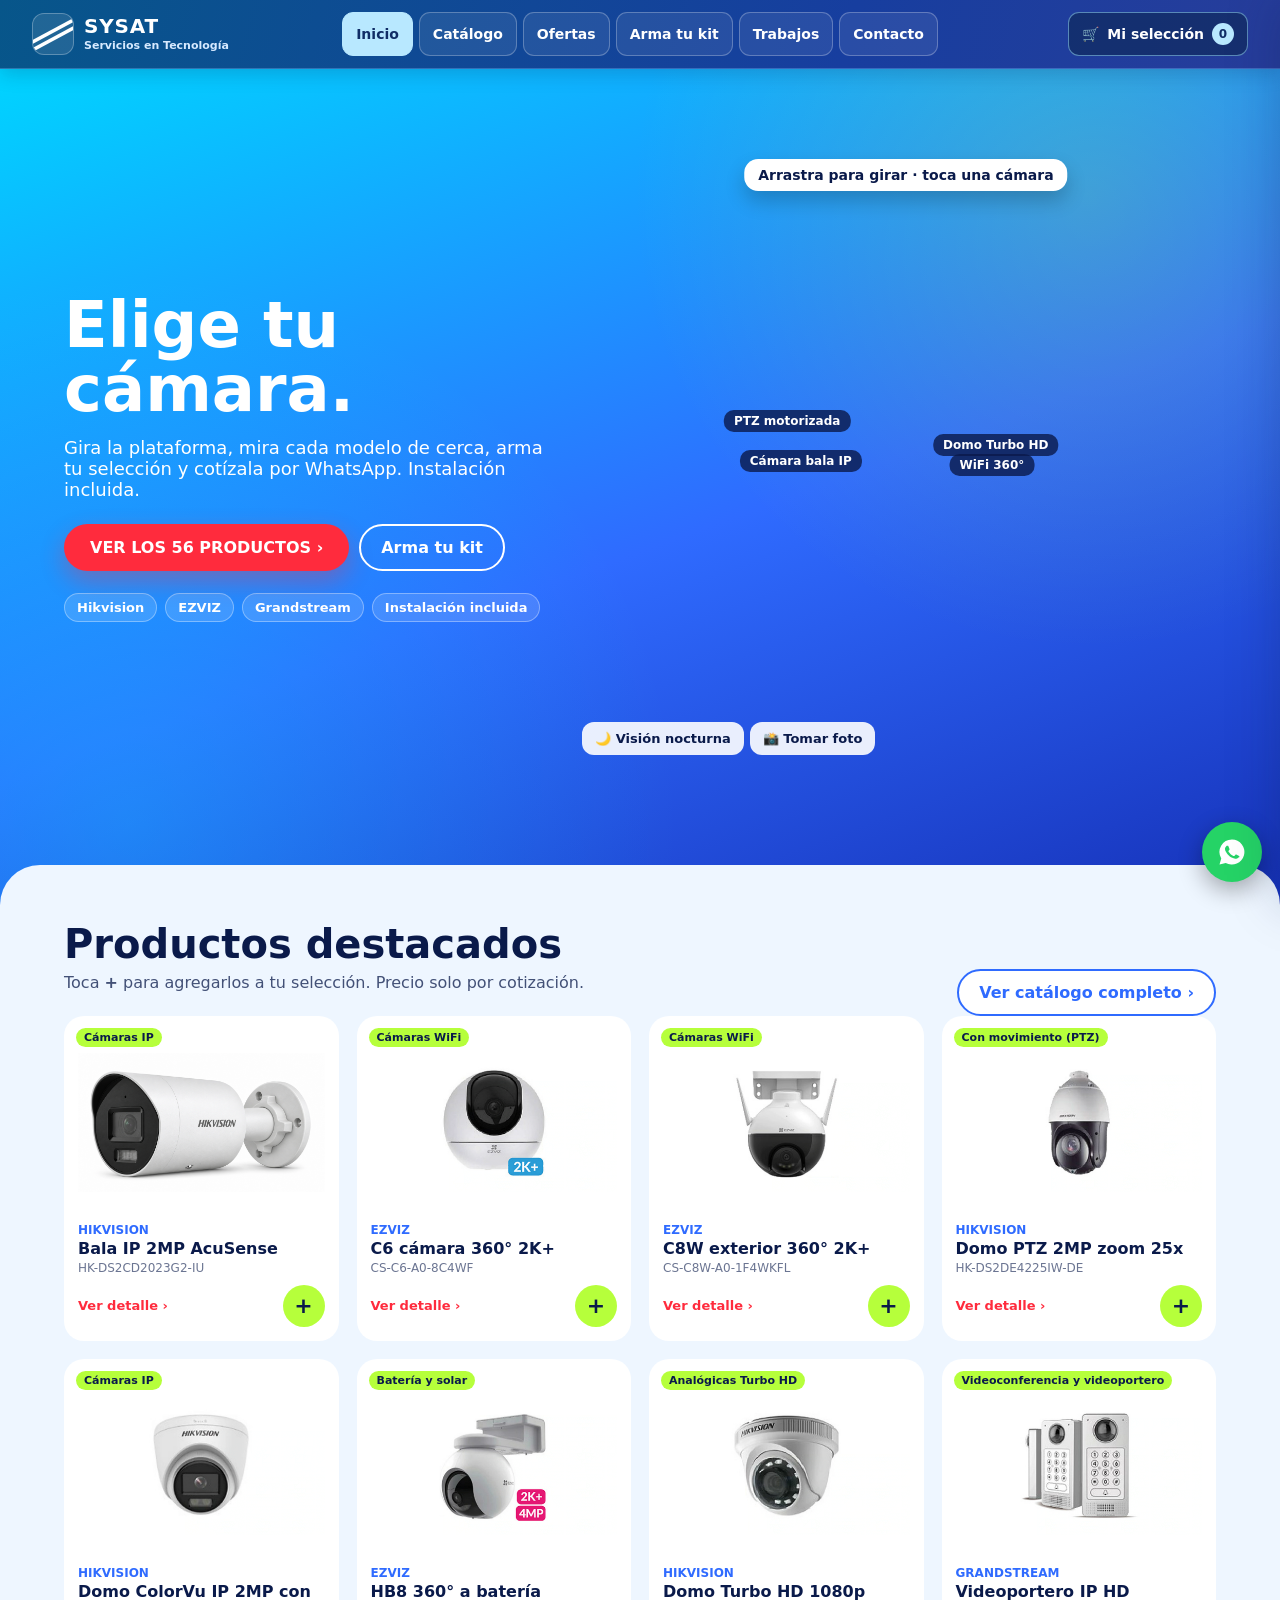
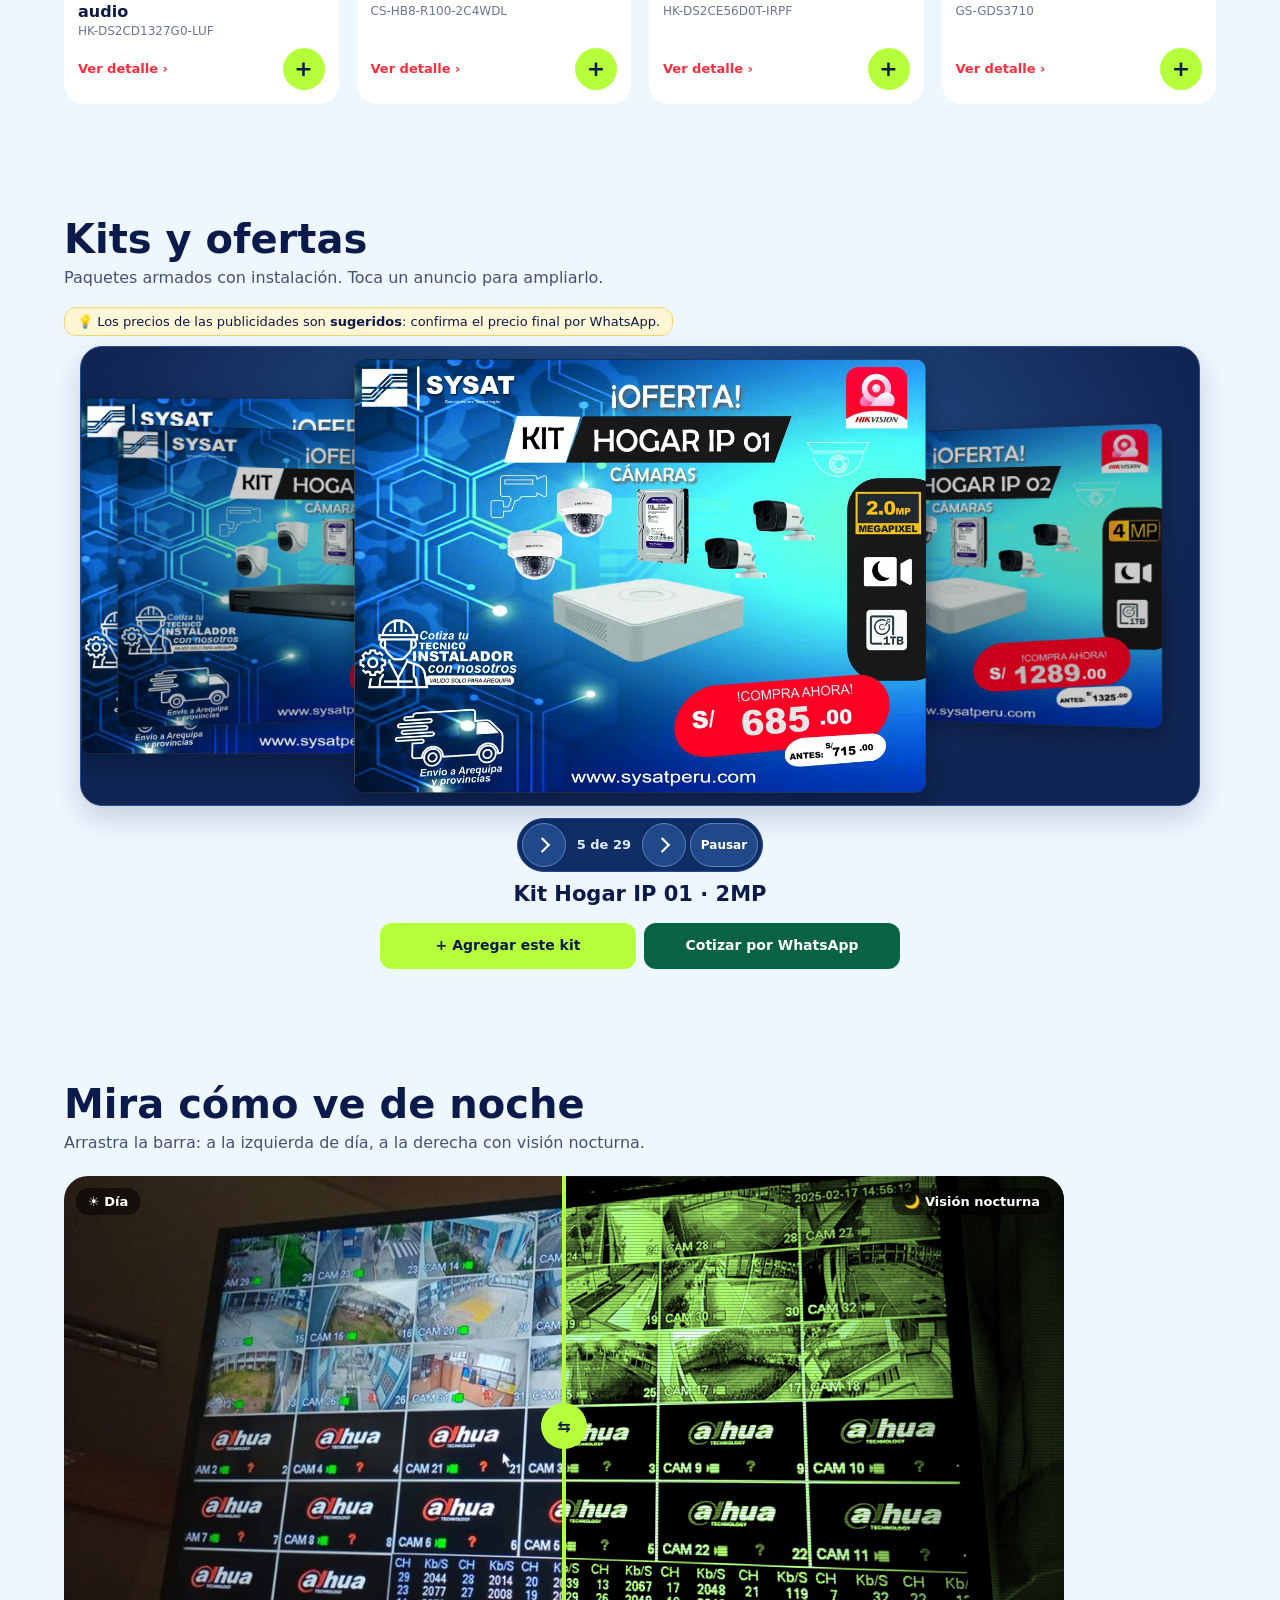
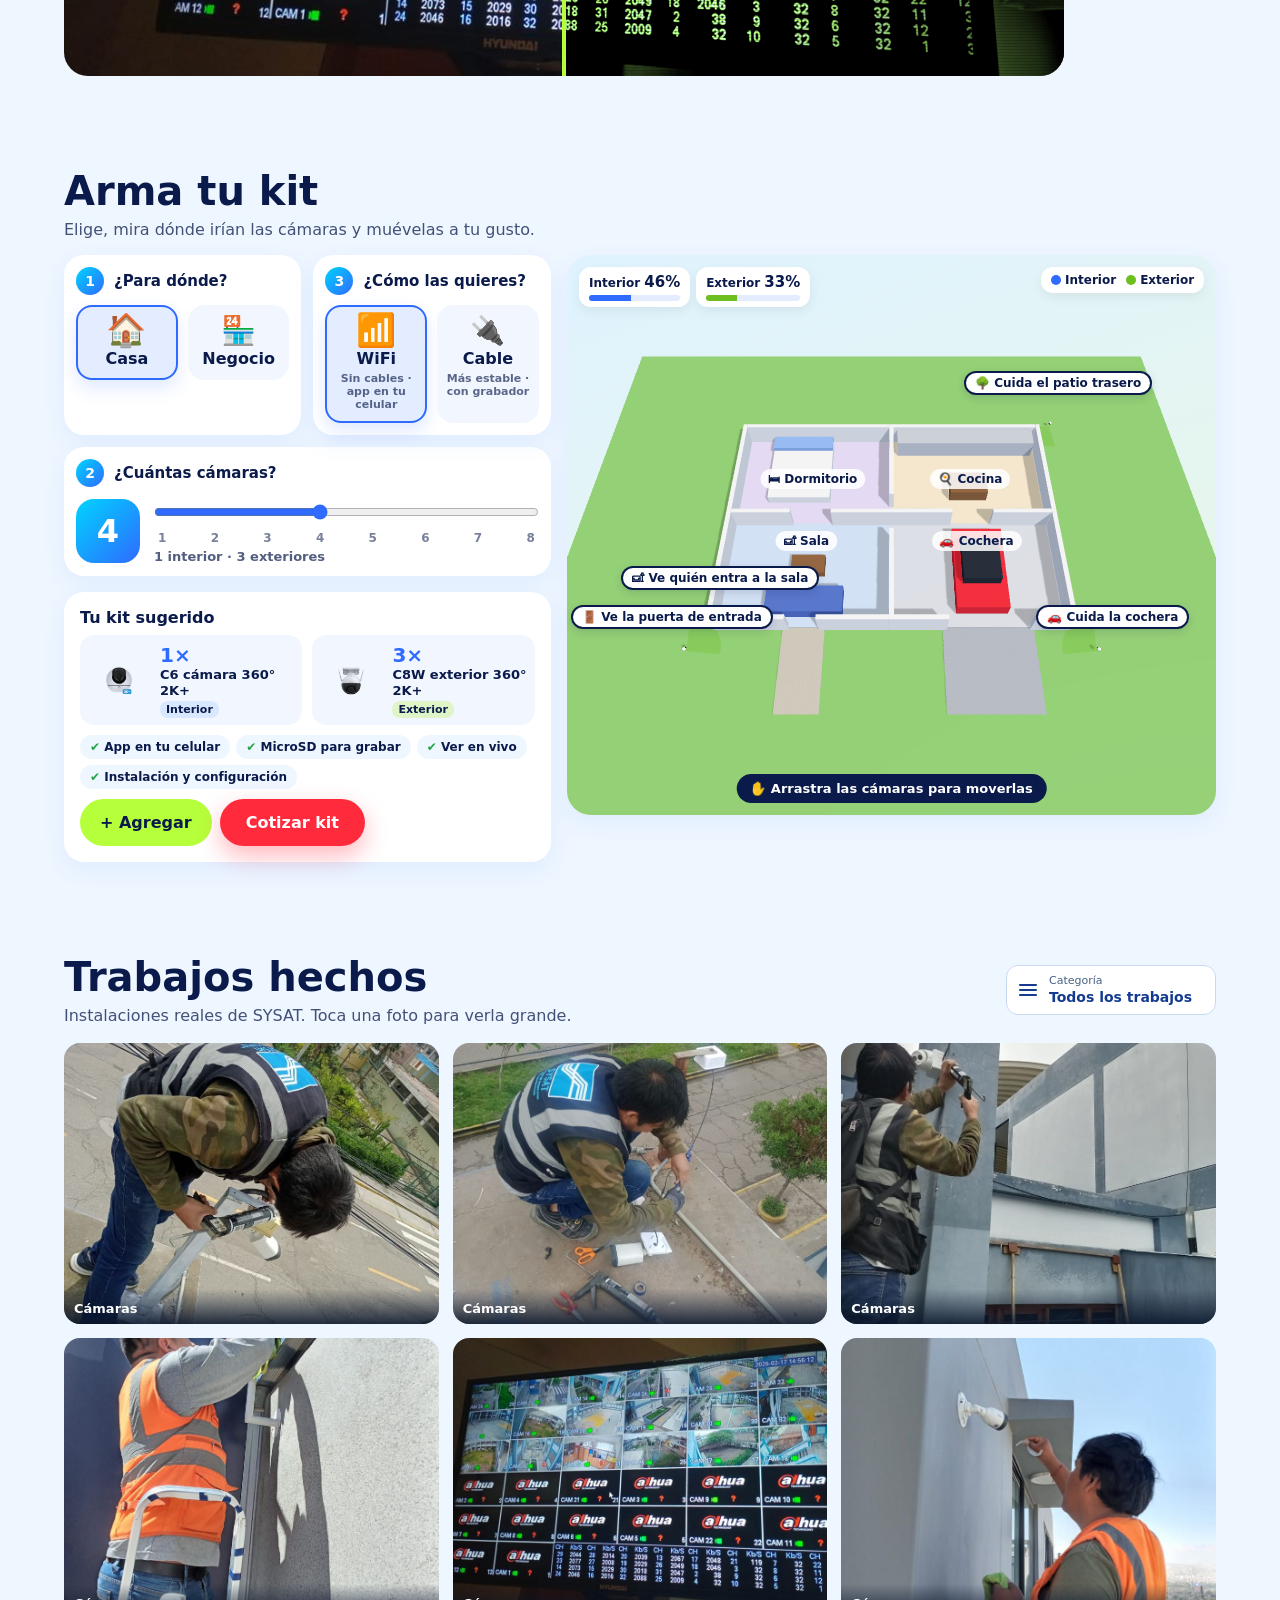
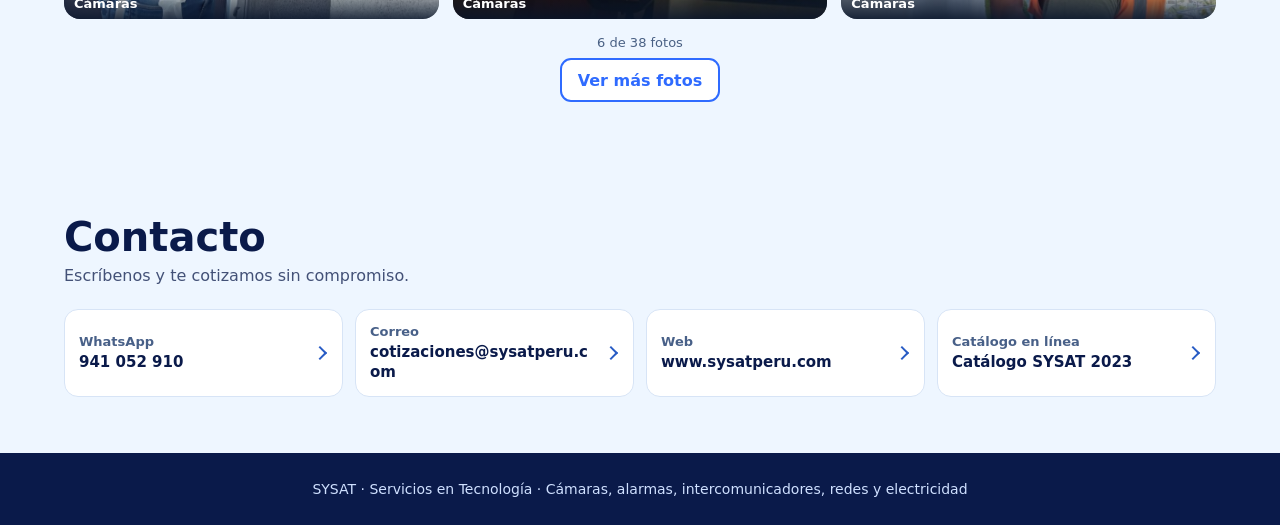
==== commit 537e0bf6: "Arma tu kit: cámaras en los mejores lugares de casa o negocio, cartel con el porqué, botón Ubicar so" ====
--- a/index.html
+++ b/index.html
@@ -96,6 +96,7 @@
         <div class="cobertura"><div>Interior <b id="cobIn">0%</b><div class="barra"><i id="barIn"></i></div></div><div class="ex">Exterior <b id="cobEx">0%</b><div class="barra"><i id="barEx"></i></div></div></div>
         <div class="leyenda"><span><i style="background:#2f6bff"></i>Interior</span><span><i style="background:#6cbf1f"></i>Exterior</span></div>
         <div class="pista2" id="kitPista">✋ Arrastra las cámaras para moverlas</div>
+        <button class="kit-ubicar" type="button" id="kitUbicar" hidden>📍 Ubicar solas</button>
       </div>
       <div class="resultado">
         <h4>Tu kit sugerido</h4>
--- a/codigo/estilos.css
+++ b/codigo/estilos.css
@@ -389,7 +389,12 @@
 .escenario .aviso3d{position:absolute;inset:0;display:grid;place-items:center;text-align:center;padding:20px;font-weight:700}
 .capa{position:absolute;inset:0;pointer-events:none;overflow:hidden}
 .capa .et{position:absolute;transform:translate(-50%,-50%);font-weight:800;font-size:12px;background:#ffffffd9;padding:3px 8px;border-radius:10px;white-space:nowrap}
-.capa .nc{position:absolute;transform:translate(-50%,-150%);width:22px;height:22px;border-radius:50%;background:var(--marino);color:#fff;font-weight:900;font-size:11px;display:grid;place-items:center}
+.capa .nc{position:absolute;background:#fff;color:var(--marino);border:2px solid var(--marino);border-radius:20px;padding:3px 9px;font-weight:800;font-size:12px;white-space:nowrap;box-shadow:0 3px 8px #0a1a4a22}
+.kit-ubicar{position:absolute;left:50%;bottom:12px;transform:translateX(-50%);background:var(--marino);color:#fff;padding:9px 16px;border-radius:20px;font-size:13px;font-weight:800;white-space:nowrap;box-shadow:0 4px 12px #0a1a4a33;cursor:pointer}
+.kit-ubicar[hidden],.pista2[hidden]{display:none}
+/* escenario angosto (tablet): la leyenda baja para no tapar la cobertura */
+.escenario{container-type:inline-size}
+@container (max-width:440px){.escenario .leyenda{top:auto;bottom:52px}}
 .cobertura{position:absolute;left:12px;top:12px;display:flex;gap:6px;pointer-events:none}
 .cobertura>div{background:#fff;border-radius:12px;padding:6px 10px;font-size:12px;font-weight:700;box-shadow:0 4px 12px #0001;min-width:110px}
 .cobertura b{font-size:15px}
@@ -797,7 +802,8 @@
  .leyenda{display:none}
  .pista2{font-size:11px;padding:5px 10px;bottom:6px}
  .capa .et{font-size:10px;padding:2px 6px}
- .capa .nc{width:18px;height:18px;font-size:10px}
+ .capa .nc{font-size:10px;padding:2px 6px;border-width:1.5px}
+ .kit-ubicar{font-size:12px;padding:7px 12px;bottom:6px}
  .resultado{padding:8px;border-radius:14px}
  .resultado h4,.incluye{display:none}
  .minis{grid-template-columns:1fr 1fr;gap:6px}
